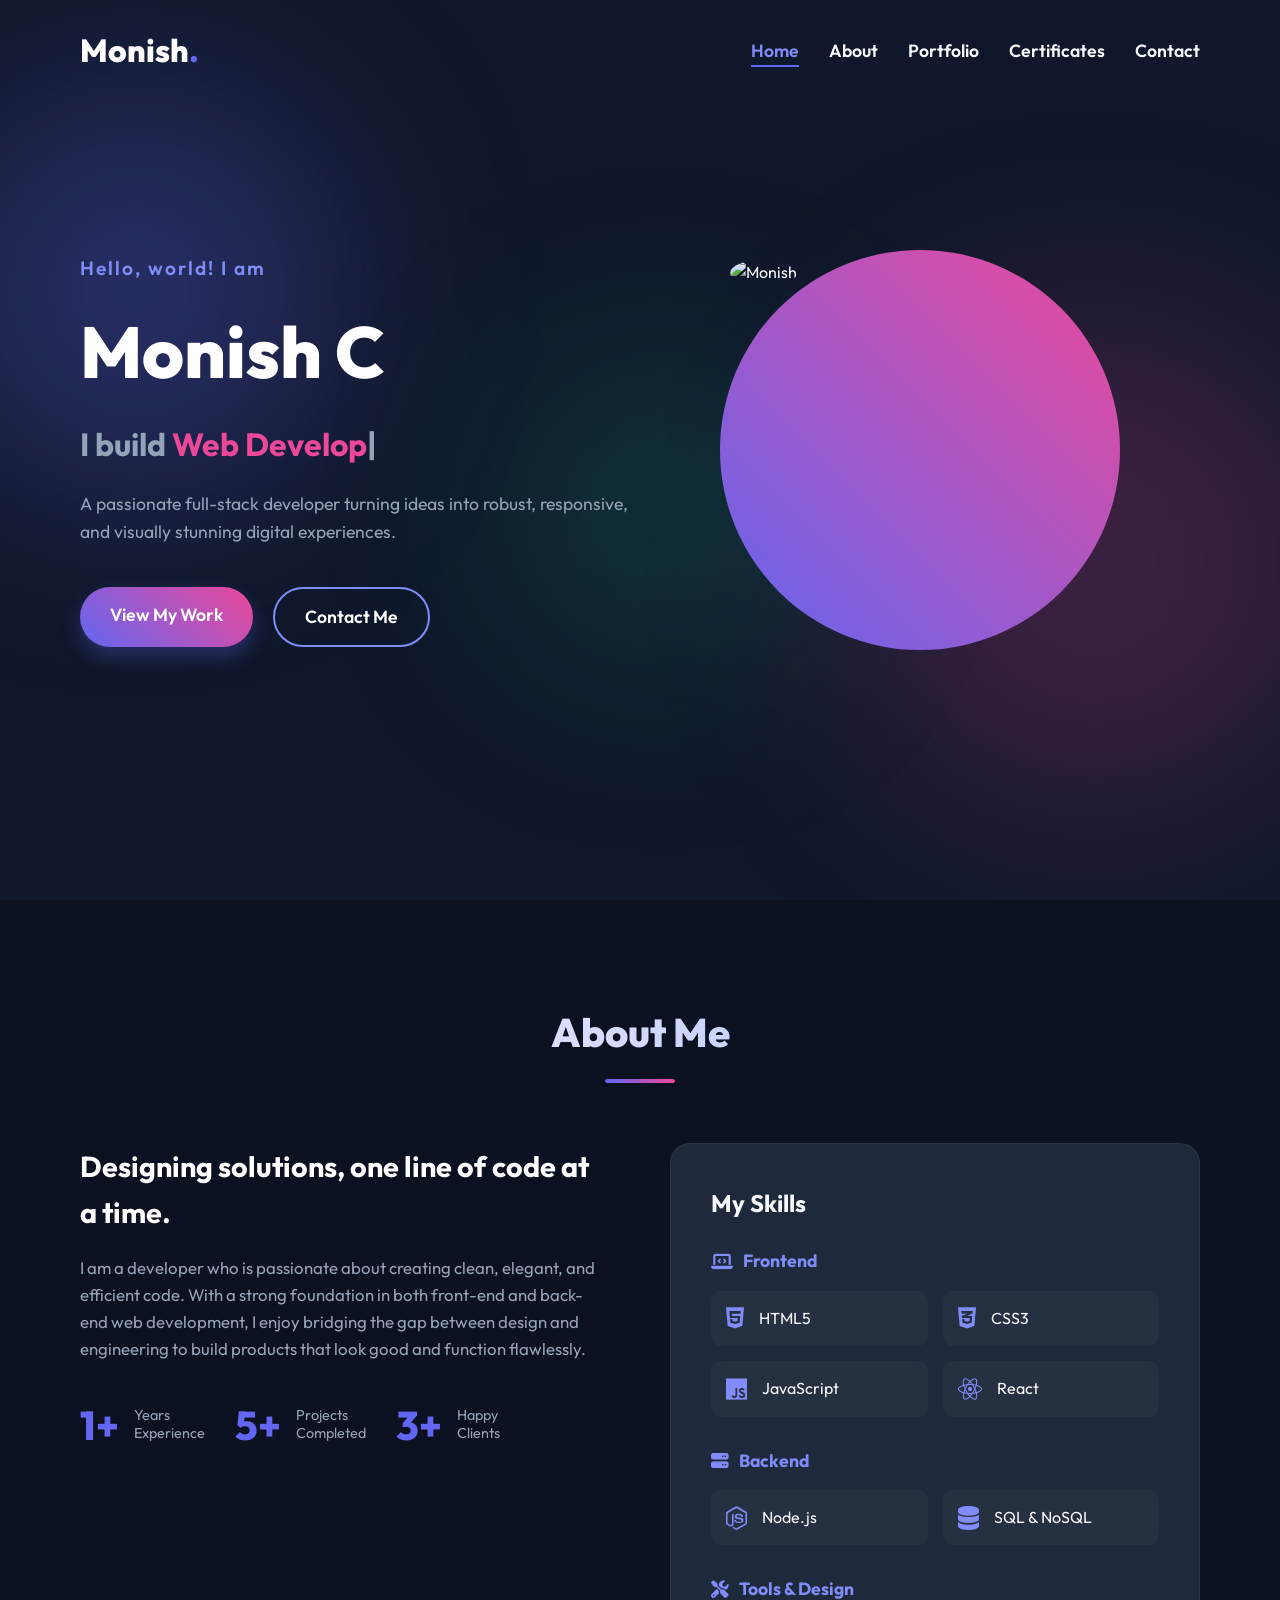
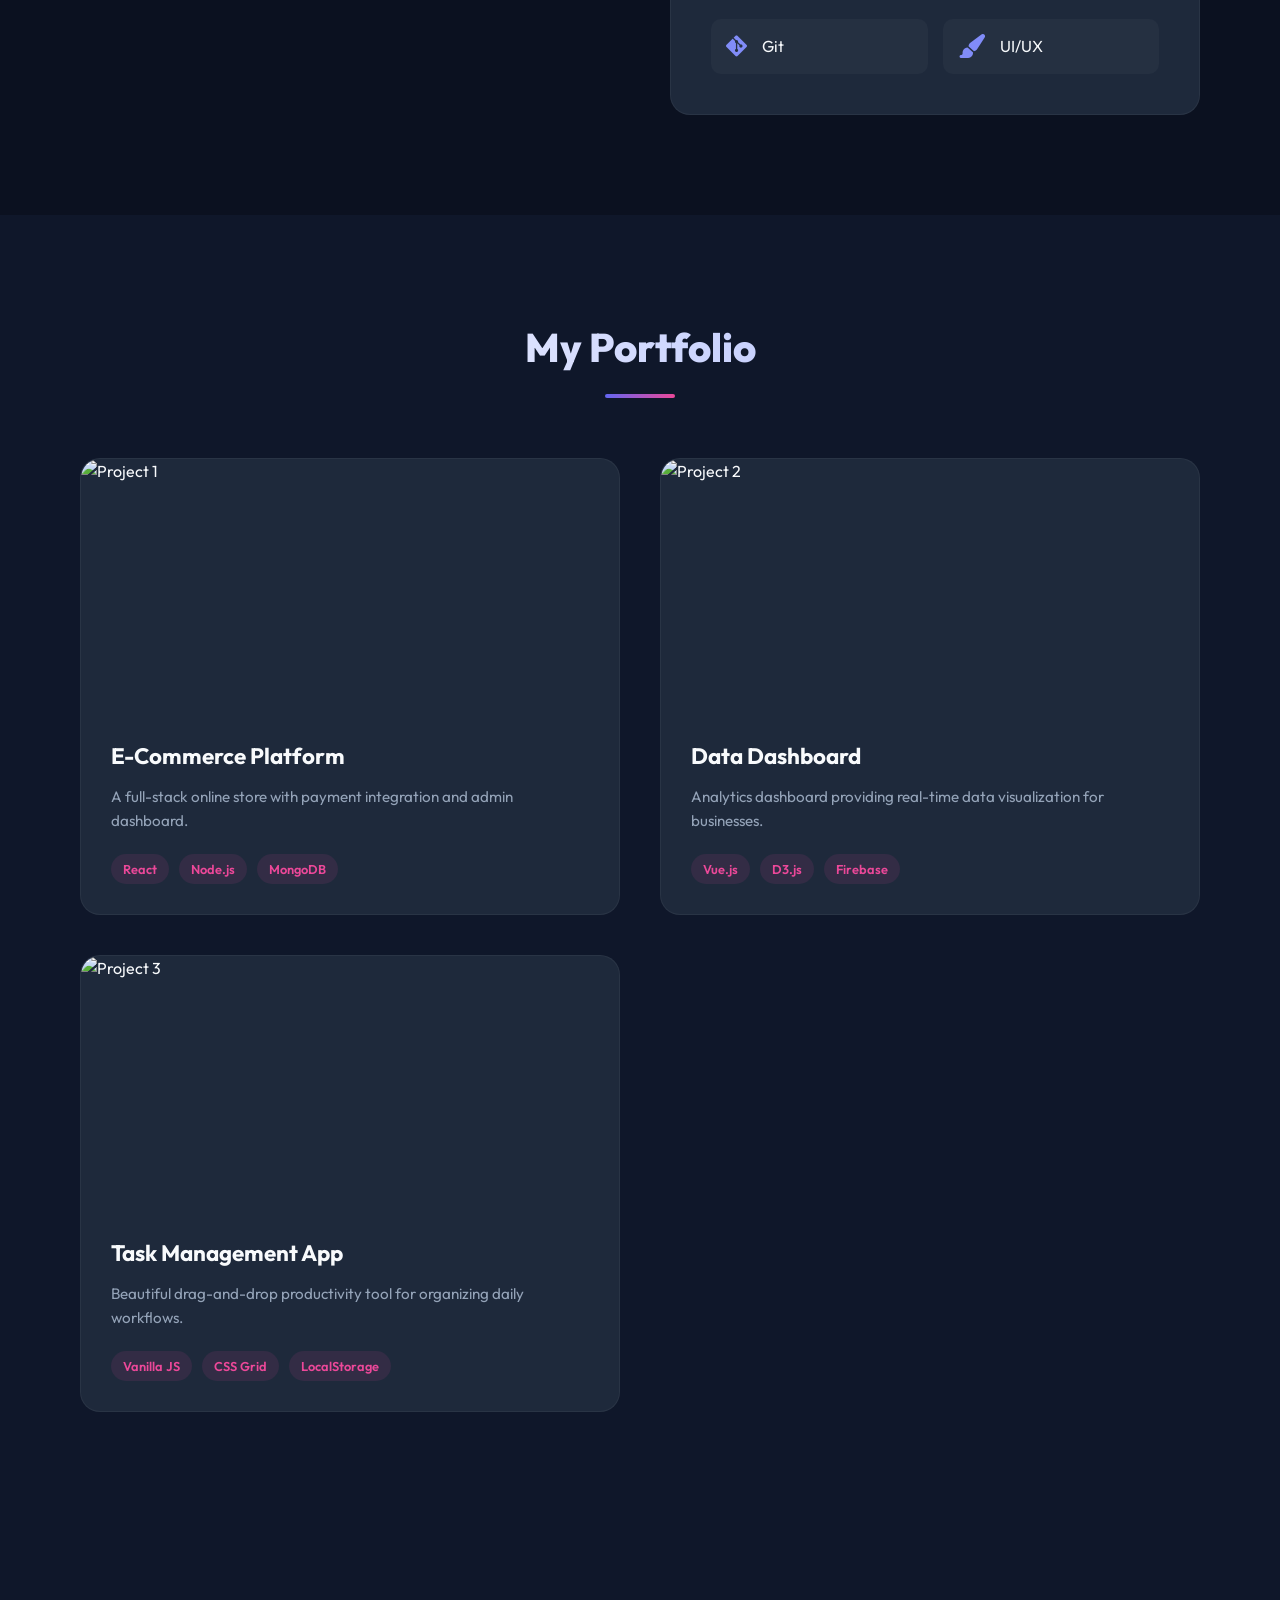
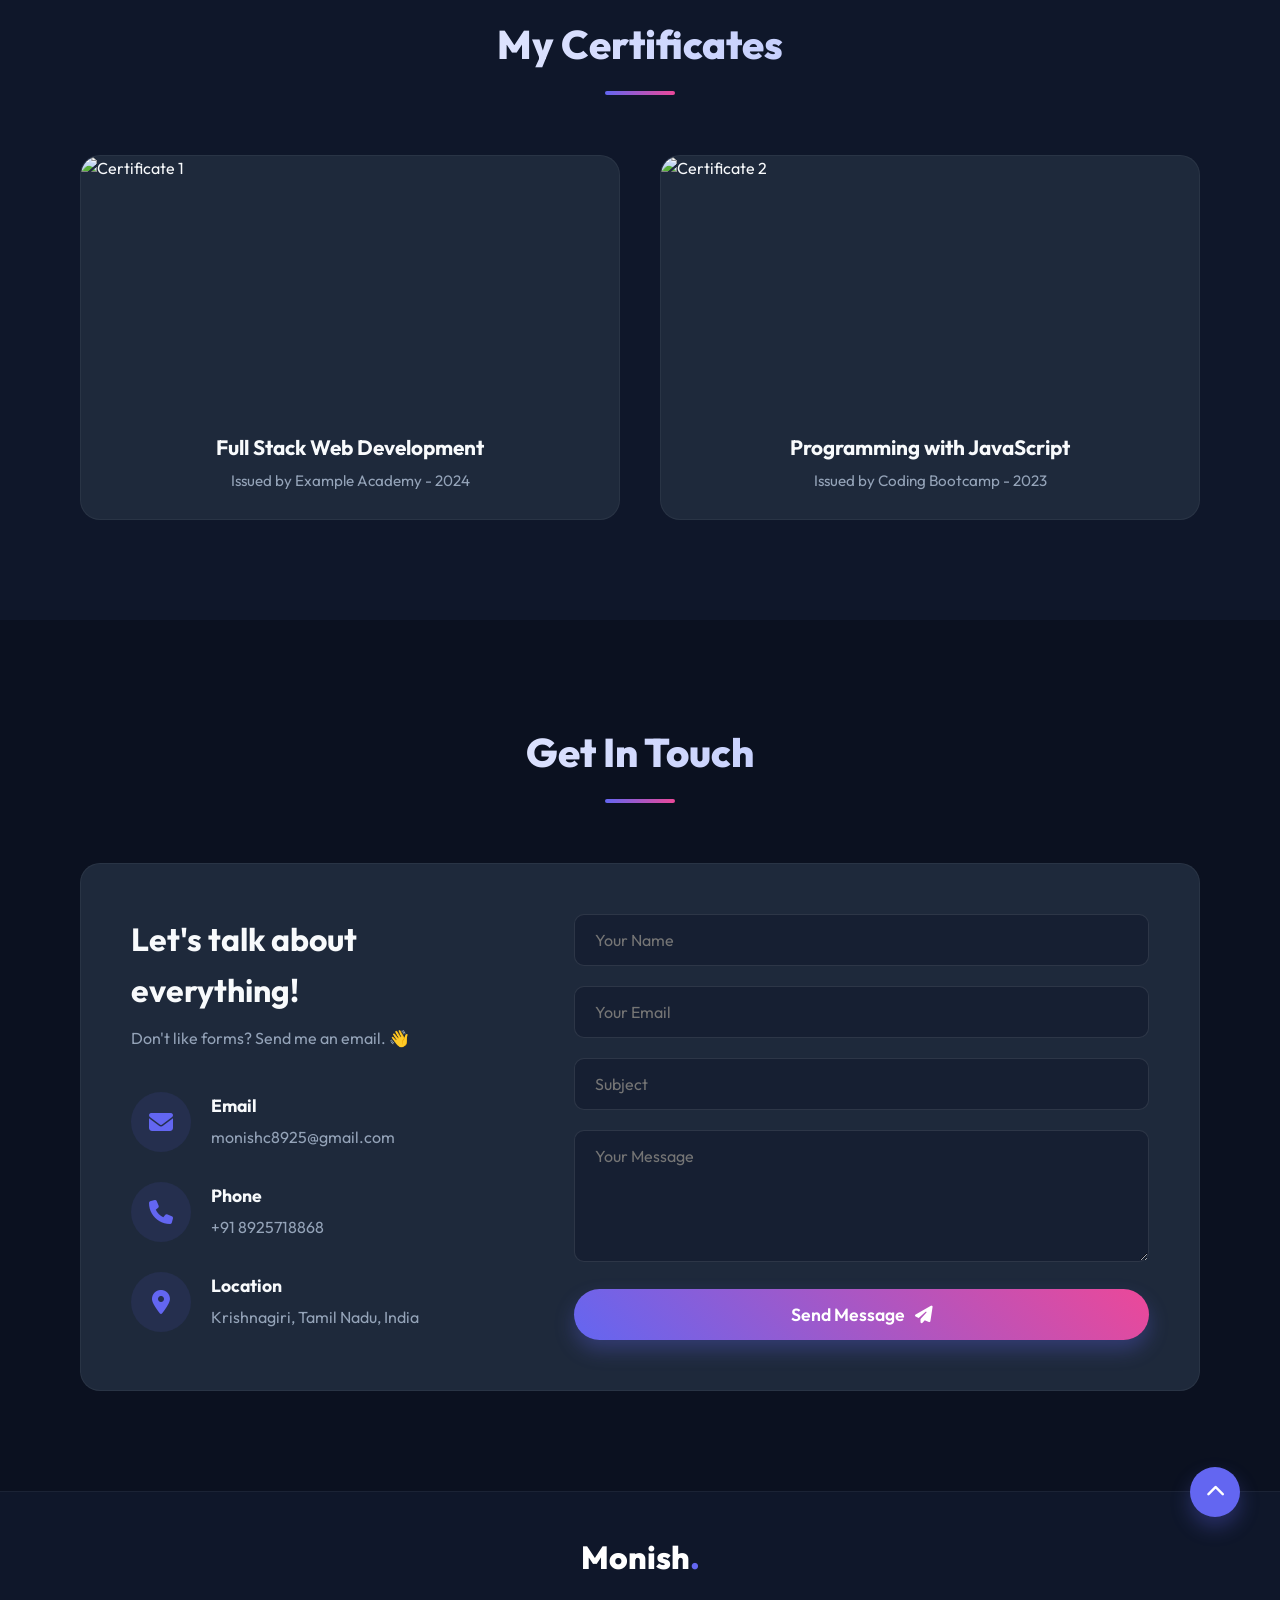
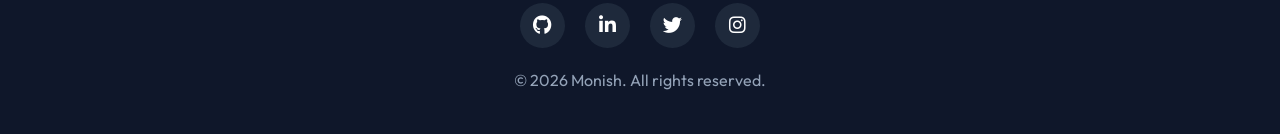
==== index.html @ d4b1eb66 "Vs 1.0.2" ====
<!DOCTYPE html>
<html lang="en">
<head>
    <meta charset="UTF-8">
    <meta name="viewport" content="width=device-width, initial-scale=1.0">
    <title>Monish | Full Stack Developer</title>
    <link href="https://fonts.googleapis.com/css2?family=Outfit:wght@300;400;600;800&display=swap" rel="stylesheet">
    <link rel="stylesheet" href="https://cdnjs.cloudflare.com/ajax/libs/font-awesome/6.4.0/css/all.min.css">
    <link rel="stylesheet" href="style.css">
    <script type="text/javascript"
        src="https://cdn.jsdelivr.net/npm/@emailjs/browser@4/dist/email.min.js">
    </script>
    <script type="text/javascript">
        (function(){
        emailjs.init({
        publicKey: "IUd-0VS78MhS-zJxw",
        });
        })();
    </script>
</head>
<body>

    <!-- Navigation -->
    <nav id="navbar">
        <div class="nav-container">
            <a href="#home" class="logo">Monish<span>.</span></a>
            <ul class="nav-links">
                <li><a href="#home" class="active">Home</a></li>
                <li><a href="#about">About</a></li>
                <li><a href="#portfolio">Portfolio</a></li>
                <li><a href="#certificates">Certificates</a></li>
                <li><a href="#contact">Contact</a></li>
            </ul>
            <div class="hamburger">
                <i class="fas fa-bars"></i>
            </div>
        </div>
    </nav>

    <!-- Hero Section -->
    <section id="home" class="hero">
        <div class="background-shapes">
            <div class="shape shape-1"></div>
            <div class="shape shape-2"></div>
            <div class="shape shape-3"></div>
        </div>
        
        <div class="hero-container container hidden">
            <div class="hero-content">
                <span class="greeting">Hello, world! I am</span>
                <h1 class="glitch" data-text="Monish">Monish C</h1>
                <h2 class="dynamic-text">I build <span id="typewriter"></span><span class="cursor">|</span></h2>
                <p>A passionate full-stack developer turning ideas into robust, responsive, and visually stunning digital experiences.</p>
                
                <div class="hero-btns">
                    <a href="#portfolio" class="btn primary-btn">View My Work</a>
                    <a href="#contact" class="btn secondary-btn">Contact Me</a>
                </div>
            </div>
            
            <div class="hero-image">
                <div class="img-wrapper">
                    <img src="https://img.sanishtech.com/u/98d4f78aea3bf0f2391e995e4a2db090.jpg" alt="Monish">
                </div>
            </div>
        </div>
    </section>

    <!-- About Section -->
    <section id="about" class="about">
        <div class="container hidden">
            <div class="section-title">
                <h2>About Me</h2>
                <div class="underline"></div>
            </div>
            
            <div class="about-content">
                <div class="about-text">
                    <h3>Designing solutions, one line of code at a time.</h3>
                    <p>I am a developer who is passionate about creating clean, elegant, and efficient code. With a strong foundation in both front-end and back-end web development, I enjoy bridging the gap between design and engineering to build products that look good and function flawlessly.</p>
                    
                    <div class="about-stats">
                        <div class="stat">
                            <span class="stat-number">1+</span>
                            <span class="stat-text">Years<br>Experience</span>
                        </div>
                        <div class="stat">
                            <span class="stat-number">5+</span>
                            <span class="stat-text">Projects<br>Completed</span>
                        </div>
                        <div class="stat">
                            <span class="stat-number">3+</span>
                            <span class="stat-text">Happy<br>Clients</span>
                        </div>
                    </div>
                </div>
                
                <div class="skills-box">
                    <h3>My Skills</h3>
                    
                    <div class="skills-category">
                        <h4><i class="fas fa-laptop-code"></i> Frontend</h4>
                        <div class="skills-grid">
                            <div class="skill-item"><i class="fab fa-html5"></i> HTML5</div>
                            <div class="skill-item"><i class="fab fa-css3-alt"></i> CSS3</div>
                            <div class="skill-item"><i class="fab fa-js"></i> JavaScript</div>
                            <div class="skill-item"><i class="fab fa-react"></i> React</div>
                        </div>
                    </div>

                    <div class="skills-category">
                        <h4><i class="fas fa-server"></i> Backend</h4>
                        <div class="skills-grid">
                            <div class="skill-item"><i class="fab fa-node-js"></i> Node.js</div>
                            <div class="skill-item"><i class="fas fa-database"></i> SQL & NoSQL</div>
                        </div>
                    </div>

                    <div class="skills-category">
                        <h4><i class="fas fa-tools"></i> Tools & Design</h4>
                        <div class="skills-grid">
                            <div class="skill-item"><i class="fab fa-git-alt"></i> Git</div>
                            <div class="skill-item"><i class="fas fa-paint-brush"></i> UI/UX</div>
                        </div>
                    </div>
                </div>
            </div>
        </div>
    </section>

    <!-- Portfolio Section -->
    <section id="portfolio" class="portfolio">
        <div class="container hidden">
            <div class="section-title">
                <h2>My Portfolio</h2>
                <div class="underline"></div>
            </div>
            
            <div class="projects-grid">
                <!-- Project 1 -->
                <div class="project-card">
                    <div class="project-img">
                        <img src="https://images.unsplash.com/photo-1555066931-4365d14bab8c?ixlib=rb-1.2.1&auto=format&fit=crop&w=800&q=80" alt="Project 1">
                        <div class="project-overlay">
                            <a href="#" class="view-btn"><i class="fas fa-external-link-alt"></i> View Live</a>
                        </div>
                    </div>
                    <div class="project-info">
                        <h3>E-Commerce Platform</h3>
                        <p>A full-stack online store with payment integration and admin dashboard.</p>
                        <div class="project-tags">
                            <span>React</span>
                            <span>Node.js</span>
                            <span>MongoDB</span>
                        </div>
                    </div>
                </div>

                <!-- Project 2 -->
                <div class="project-card">
                    <div class="project-img">
                        <img src="https://images.unsplash.com/photo-1551288049-bebda4e38f71?ixlib=rb-1.2.1&auto=format&fit=crop&w=800&q=80" alt="Project 2">
                        <div class="project-overlay">
                            <a href="#" class="view-btn"><i class="fas fa-external-link-alt"></i> View Live</a>
                        </div>
                    </div>
                    <div class="project-info">
                        <h3>Data Dashboard</h3>
                        <p>Analytics dashboard providing real-time data visualization for businesses.</p>
                        <div class="project-tags">
                            <span>Vue.js</span>
                            <span>D3.js</span>
                            <span>Firebase</span>
                        </div>
                    </div>
                </div>

                <!-- Project 3 -->
                <div class="project-card">
                    <div class="project-img">
                        <img src="https://images.unsplash.com/photo-1517694712202-14dd9538aa97?ixlib=rb-1.2.1&auto=format&fit=crop&w=800&q=80" alt="Project 3">
                        <div class="project-overlay">
                            <a href="#" class="view-btn"><i class="fas fa-external-link-alt"></i> View Live</a>
                        </div>
                    </div>
                    <div class="project-info">
                        <h3>Task Management App</h3>
                        <p>Beautiful drag-and-drop productivity tool for organizing daily workflows.</p>
                        <div class="project-tags">
                            <span>Vanilla JS</span>
                            <span>CSS Grid</span>
                            <span>LocalStorage</span>
                        </div>
                    </div>
                </div>
            </div>
        </div>
    </section>

    <!-- Certificates Section -->
    <section id="certificates" class="certificates">
        <div class="container hidden">
            <div class="section-title">
                <h2>My Certificates</h2>
                <div class="underline"></div>
            </div>
            
            <div class="certificates-grid">
                <!-- Certificate 1 -->
                <div class="cert-card">
                    <div class="cert-img">
                        <img src="https://via.placeholder.com/600x400/1e293b/a5b4fc?text=Certificate+Image" alt="Certificate 1">
                        <div class="cert-overlay">
                            <a href="#" class="view-btn"><i class="fas fa-search-plus"></i> View</a>
                        </div>
                    </div>
                    <div class="cert-info">
                        <h3>Full Stack Web Development</h3>
                        <p>Issued by Example Academy - 2024</p>
                    </div>
                </div>

                <!-- Certificate 2 -->
                <div class="cert-card">
                    <div class="cert-img">
                        <img src="https://via.placeholder.com/600x400/1e293b/a5b4fc?text=Certificate+Image" alt="Certificate 2">
                        <div class="cert-overlay">
                            <a href="#" class="view-btn"><i class="fas fa-search-plus"></i> View</a>
                        </div>
                    </div>
                    <div class="cert-info">
                        <h3>Programming with JavaScript</h3>
                        <p>Issued by Coding Bootcamp - 2023</p>
                    </div>
                </div>
            </div>
        </div>
    </section>

    <!-- Contact Section -->
    <section id="contact" class="contact">
        <div class="container hidden">
            <div class="section-title">
                <h2>Get In Touch</h2>
                <div class="underline"></div>
            </div>
            
            <div class="contact-wrapper">
                <div class="contact-info">
                    <h3>Let's talk about everything!</h3>
                    <p>Don't like forms? Send me an email. 👋</p>
                    
                    <div class="contact-methods">
                        <div class="method">
                            <i class="fas fa-envelope"></i>
                            <div>
                                <h4>Email</h4>
                                <a href="mailto:monishc8925@gmail.com">monishc8925@gmail.com</a>
                            </div>
                        </div>
                        <div class="method">
                            <i class="fas fa-phone"></i>
                            <div>
                                <h4>Phone</h4>
                                <a href="tel:+918925718868">+91 8925718868</a>
                            </div>
                        </div>
                        <div class="method">
                            <i class="fas fa-map-marker-alt"></i>
                            <div>
                                <h4>Location</h4>
                                <span>Krishnagiri, Tamil Nadu, India</span>
                            </div>
                        </div>
                    </div>
                </div>
                
                <form id="contact-form" class="contact-form">
                    <div class="form-group">
                        <input type="text" id="name" name="name" placeholder="Your Name" required>
                    </div>
                    <div class="form-group">
                        <input type="email" id="email" name="email" placeholder="Your Email" required>
                    </div>
                    <div class="form-group">
                        <input type="text" id="subject" name="_subject" placeholder="Subject" required>
                    </div>
                    <div class="form-group">
                        <textarea id="message" name="message" rows="5" placeholder="Your Message" required></textarea>
                    </div>
                    <input type="hidden" name="_captcha" value="false">
                    <button type="submit" class="btn primary-btn submit-btn" onclick="sendmail()">Send Message <i class="fas fa-paper-plane"></i></button>
                </form>
            </div>
        </div>
    </section>

    <!-- Footer -->
    <footer>
        <div class="footer-content">
            <a href="#home" class="footer-logo">Monish<span>.</span></a>
            <div class="footer-socials">
                <a href="https://github.com/MONISH1087"><i class="fab fa-github"></i></a>
                <a href="https://linkedin.com/in/monish1007"><i class="fab fa-linkedin-in"></i></a>
                <a href="https://x.com/MonishCB8107"><i class="fab fa-twitter"></i></a>
                <a href="https://www.instagram.com/mr._.monish._c"><i class="fab fa-instagram"></i></a>
            </div>
            <p>&copy; <span id="year"></span> Monish. All rights reserved.</p>
        </div>
        <a href="#home" class="scroll-top"><i class="fas fa-chevron-up"></i></a>
    </footer>

    <script src="profile.js"></script>
</body>
</html>
---- style.css ----
:root {
    --primary: #6366f1;
    --primary-light: #818cf8;
    --primary-dark: #4f46e5;
    --secondary: #ec4899;
    --dark-bg: #0f172a;
    --dark-card: #1e293b;
    --text-main: #f8fafc;
    --text-muted: #94a3b8;
    --transition: all 0.3s cubic-bezier(0.25, 0.8, 0.25, 1);
}

* {
    margin: 0;
    padding: 0;
    box-sizing: border-box;
    font-family: 'Outfit', sans-serif;
}

html {
    scroll-behavior: smooth;
}

body {
    background-color: var(--dark-bg);
    color: var(--text-main);
    line-height: 1.6;
    overflow-x: hidden;
}

/* Utilities */
.container {
    max-width: 1200px;
    margin: 0 auto;
    padding: 0 40px;
}

.section-title {
    text-align: center;
    margin-bottom: 60px;
}

.section-title h2 {
    font-size: 2.5rem;
    font-weight: 800;
    margin-bottom: 15px;
    background: linear-gradient(to right, #fff, #a5b4fc);
    -webkit-background-clip: text;
    -webkit-text-fill-color: transparent;
}

.underline {
    width: 70px;
    height: 4px;
    background: linear-gradient(90deg, var(--primary), var(--secondary));
    margin: 0 auto;
    border-radius: 2px;
}

section {
    padding: 100px 0;
}

/* Scroll Animation Initial State */
.hidden {
    opacity: 0;
    transform: translateY(40px);
    transition: var(--transition);
    transition-duration: 0.8s;
}

.show {
    opacity: 1;
    transform: translateY(0);
}

/* Buttons */
.btn {
    display: inline-block;
    padding: 14px 30px;
    border-radius: 30px;
    font-size: 1.1rem;
    font-weight: 600;
    text-decoration: none;
    cursor: pointer;
    transition: var(--transition);
    border: none;
}

.primary-btn {
    background: linear-gradient(45deg, var(--primary), var(--secondary));
    color: white;
    box-shadow: 0 10px 20px rgba(99, 102, 241, 0.3);
}

.primary-btn:hover {
    transform: translateY(-3px);
    box-shadow: 0 15px 25px rgba(99, 102, 241, 0.5);
}

.secondary-btn {
    background: transparent;
    color: white;
    border: 2px solid var(--primary-light);
}

.secondary-btn:hover {
    background: rgba(129, 140, 248, 0.1);
    transform: translateY(-3px);
}

/* Navbar */
#navbar {
    position: fixed;
    top: 0;
    left: 0;
    width: 100%;
    padding: 25px 0;
    z-index: 1000;
    transition: var(--transition);
}

#navbar.scrolled {
    padding: 15px 0;
    background: rgba(15, 23, 42, 0.9);
    backdrop-filter: blur(10px);
    box-shadow: 0 4px 20px rgba(0, 0, 0, 0.3);
}

.nav-container {
    max-width: 1200px;
    margin: 0 auto;
    padding: 0 40px;
    display: flex;
    justify-content: space-between;
    align-items: center;
}

.logo {
    color: white;
    font-size: 2rem;
    font-weight: 800;
    text-decoration: none;
}

.logo span {
    color: var(--primary);
}

.nav-links {
    display: flex;
    list-style: none;
    gap: 30px;
}

.nav-links a {
    color: var(--text-main);
    text-decoration: none;
    font-size: 1.1rem;
    font-weight: 600;
    transition: var(--transition);
    position: relative;
}

.nav-links a::after {
    content: '';
    position: absolute;
    bottom: -5px;
    left: 0;
    width: 0;
    height: 2px;
    background: var(--primary);
    transition: var(--transition);
}

.nav-links a:hover::after, .nav-links a.active::after {
    width: 100%;
}

.nav-links a:hover, .nav-links a.active {
    color: var(--primary-light);
}

.hamburger {
    display: none;
    font-size: 1.8rem;
    cursor: pointer;
    color: white;
}

/* Hero Section */
.hero {
    height: 100vh;
    display: flex;
    align-items: center;
    position: relative;
    padding: 0;
}

.background-shapes {
    position: absolute;
    width: 100%;
    height: 100%;
    overflow: hidden;
    z-index: -1;
}

.shape {
    position: absolute;
    filter: blur(100px);
    border-radius: 50%;
    animation: float 20s infinite alternate ease-in-out;
}

.shape-1 { left: -5%; top: 10%; width: 400px; height: 400px; background: rgba(99, 102, 241, 0.3); }
.shape-2 { right: -5%; bottom: 10%; width: 500px; height: 500px; background: rgba(236, 72, 153, 0.2); animation-delay: -5s; }
.shape-3 { left: 40%; top: 40%; width: 300px; height: 300px; background: rgba(16, 185, 129, 0.2); animation-delay: -10s; }

@keyframes float {
    0% { transform: translate(0, 0); }
    100% { transform: translate(100px, 100px); }
}

.hero-container {
    display: flex;
    justify-content: space-between;
    align-items: center;
    width: 100%;
    z-index: 10;
}

.hero-content {
    flex: 1;
    max-width: 600px;
}

.greeting {
    display: block;
    color: var(--primary-light);
    font-size: 1.2rem;
    font-weight: 600;
    margin-bottom: 10px;
    letter-spacing: 2px;
}

.glitch {
    font-size: 4.5rem;
    font-weight: 800;
    margin-bottom: 10px;
    color: white;
}

.dynamic-text {
    font-size: 2rem;
    color: var(--text-muted);
    margin-bottom: 20px;
}

.dynamic-text span:not(.cursor) {
    color: var(--secondary);
}

.cursor {
    animation: blink 1s infinite;
}

@keyframes blink {
    0%, 100% { opacity: 1; }
    50% { opacity: 0; }
}

.hero p {
    font-size: 1.1rem;
    color: var(--text-muted);
    margin-bottom: 40px;
}

.hero-btns {
    display: flex;
    gap: 20px;
}

.hero-image {
    flex: 1;
    display: flex;
    justify-content: center;
    align-items: center;
}

.img-wrapper {
    position: relative;
    width: 400px;
    height: 400px;
    border-radius: 50%;
    padding: 10px;
    background: linear-gradient(45deg, var(--primary), var(--secondary));
    animation: morph 8s ease-in-out infinite;
}

.img-wrapper img {
    width: 100%;
    height: 100%;
    object-fit: cover;
    border-radius: 50%;
    animation: morph 8s ease-in-out infinite reverse;
}

@keyframes morph {
    0% { border-radius: 60% 40% 30% 70% / 60% 30% 70% 40%; }
    50% { border-radius: 30% 60% 70% 40% / 50% 60% 30% 60%; }
    100% { border-radius: 60% 40% 30% 70% / 60% 30% 70% 40%; }
}

/* About Section */
.about {
    background-color: #0b1120;
}

.about-content {
    display: grid;
    grid-template-columns: 1fr 1fr;
    gap: 60px;
}

.about-text h3 {
    font-size: 1.8rem;
    margin-bottom: 20px;
    color: white;
}

.about-text p {
    color: var(--text-muted);
    margin-bottom: 30px;
    font-size: 1.05rem;
}

.about-stats {
    display: flex;
    gap: 30px;
}

.stat {
    display: flex;
    align-items: center;
    gap: 15px;
}

.stat-number {
    font-size: 2.5rem;
    font-weight: 800;
    color: var(--primary);
}

.stat-text {
    color: var(--text-muted);
    font-size: 0.9rem;
    line-height: 1.2;
}

.skills-box {
    background: var(--dark-card);
    padding: 40px;
    border-radius: 20px;
    border: 1px solid rgba(255,255,255,0.05);
}

.skills-box h3 {
    font-size: 1.5rem;
    margin-bottom: 25px;
}

.skills-category {
    margin-bottom: 30px;
}

.skills-category:last-child {
    margin-bottom: 0;
}

.skills-category h4 {
    color: var(--primary-light);
    font-size: 1.1rem;
    margin-bottom: 15px;
    display: flex;
    align-items: center;
    gap: 10px;
}

.skills-grid {
    display: grid;
    grid-template-columns: repeat(2, 1fr);
    gap: 15px;
}

.skill-item {
    display: flex;
    align-items: center;
    gap: 15px;
    padding: 15px;
    background: rgba(255,255,255,0.03);
    border-radius: 10px;
    transition: var(--transition);
}

.skill-item:hover {
    background: rgba(99, 102, 241, 0.1);
    transform: translateX(5px);
}

.skill-item i {
    font-size: 1.5rem;
    color: var(--primary-light);
}

/* Portfolio Section */
.projects-grid {
    display: grid;
    grid-template-columns: repeat(auto-fit, minmax(350px, 1fr));
    gap: 40px;
}

.project-card {
    background: var(--dark-card);
    border-radius: 20px;
    overflow: hidden;
    transition: var(--transition);
    border: 1px solid rgba(255,255,255,0.05);
}

.project-card:hover {
    transform: translateY(-10px);
    box-shadow: 0 20px 40px rgba(0,0,0,0.5);
}

.project-img {
    width: 100%;
    height: 250px;
    position: relative;
    overflow: hidden;
}

.project-img img {
    width: 100%;
    height: 100%;
    object-fit: cover;
    transition: transform 0.5s;
}

.project-card:hover .project-img img {
    transform: scale(1.1);
}

.project-overlay {
    position: absolute;
    top: 0;
    left: 0;
    width: 100%;
    height: 100%;
    background: rgba(15, 23, 42, 0.8);
    display: flex;
    justify-content: center;
    align-items: center;
    opacity: 0;
    transition: var(--transition);
}

.project-card:hover .project-overlay {
    opacity: 1;
}

.view-btn {
    padding: 12px 25px;
    background: var(--primary);
    color: white;
    text-decoration: none;
    border-radius: 30px;
    font-weight: 600;
    transform: translateY(20px);
    transition: var(--transition);
}

.project-card:hover .view-btn {
    transform: translateY(0);
}

.project-info {
    padding: 30px;
}

.project-info h3 {
    font-size: 1.4rem;
    margin-bottom: 10px;
}

.project-info p {
    color: var(--text-muted);
    margin-bottom: 20px;
    font-size: 0.95rem;
}

.project-tags {
    display: flex;
    flex-wrap: wrap;
    gap: 10px;
}

.project-tags span {
    padding: 5px 12px;
    background: rgba(236, 72, 153, 0.1);
    color: var(--secondary);
    font-size: 0.8rem;
    font-weight: 600;
    border-radius: 20px;
}

/* Certificates Section */
.certificates {
    background-color: var(--dark-bg); /* Matches normal dark background */
}

.certificates-grid {
    display: grid;
    grid-template-columns: repeat(auto-fit, minmax(350px, 1fr));
    gap: 40px;
}

.cert-card {
    background: var(--dark-card);
    border-radius: 20px;
    overflow: hidden;
    transition: var(--transition);
    border: 1px solid rgba(255,255,255,0.05);
}

.cert-card:hover {
    transform: translateY(-10px);
    box-shadow: 0 20px 40px rgba(0,0,0,0.5);
}

.cert-img {
    width: 100%;
    height: 250px;
    position: relative;
    overflow: hidden;
}

.cert-img img {
    width: 100%;
    height: 100%;
    object-fit: cover;
    transition: transform 0.5s;
}

.cert-card:hover .cert-img img {
    transform: scale(1.05);
}

.cert-overlay {
    position: absolute;
    top: 0;
    left: 0;
    width: 100%;
    height: 100%;
    background: rgba(15, 23, 42, 0.6);
    display: flex;
    justify-content: center;
    align-items: center;
    opacity: 0;
    transition: var(--transition);
}

.cert-card:hover .cert-overlay {
    opacity: 1;
}

.cert-info {
    padding: 25px;
    text-align: center;
}

.cert-info h3 {
    font-size: 1.3rem;
    margin-bottom: 5px;
}

.cert-info p {
    color: var(--text-muted);
    font-size: 0.95rem;
}

/* Contact Section */
.contact {
    background-color: #0b1120;
}

.contact-wrapper {
    display: grid;
    grid-template-columns: 1fr 1.5fr;
    gap: 60px;
    background: var(--dark-card);
    padding: 50px;
    border-radius: 20px;
    border: 1px solid rgba(255,255,255,0.05);
}

.contact-info h3 {
    font-size: 2rem;
    margin-bottom: 10px;
}

.contact-info p {
    color: var(--text-muted);
    margin-bottom: 40px;
}

.contact-methods {
    display: flex;
    flex-direction: column;
    gap: 30px;
}

.method {
    display: flex;
    align-items: center;
    gap: 20px;
}

.method i {
    width: 60px;
    height: 60px;
    background: rgba(99, 102, 241, 0.1);
    color: var(--primary);
    border-radius: 50%;
    display: flex;
    justify-content: center;
    align-items: center;
    font-size: 1.5rem;
}

.method h4 {
    font-size: 1.1rem;
    margin-bottom: 5px;
}

.method a, .method span {
    color: var(--text-muted);
    text-decoration: none;
    transition: var(--transition);
}

.method a:hover {
    color: var(--primary-light);
}

.contact-form {
    display: flex;
    flex-direction: column;
    gap: 20px;
}

.form-group input, .form-group textarea {
    width: 100%;
    padding: 15px 20px;
    background: rgba(15, 23, 42, 0.5);
    border: 1px solid rgba(255,255,255,0.1);
    border-radius: 10px;
    color: white;
    font-size: 1rem;
    outline: none;
    transition: var(--transition);
}

.form-group input:focus, .form-group textarea:focus {
    border-color: var(--primary);
    background: rgba(15, 23, 42, 0.8);
}

.submit-btn {
    display: flex;
    align-items: center;
    justify-content: center;
    gap: 10px;
    width: 100%;
}

/* Footer */
footer {
    padding: 40px 0;
    text-align: center;
    background: var(--dark-bg);
    border-top: 1px solid rgba(255,255,255,0.05);
    position: relative;
}

.footer-logo {
    display: block;
    color: white;
    font-size: 2rem;
    font-weight: 800;
    text-decoration: none;
    margin-bottom: 20px;
}

.footer-logo span {
    color: var(--primary);
}

.footer-socials {
    display: flex;
    justify-content: center;
    gap: 20px;
    margin-bottom: 20px;
}

.footer-socials a {
    width: 45px;
    height: 45px;
    background: var(--dark-card);
    display: flex;
    justify-content: center;
    align-items: center;
    border-radius: 50%;
    color: white;
    text-decoration: none;
    font-size: 1.2rem;
    transition: var(--transition);
}

.footer-socials a:hover {
    background: var(--primary);
    transform: translateY(-5px);
}

footer p {
    color: var(--text-muted);
}

.scroll-top {
    position: absolute;
    right: 40px;
    top: -25px;
    width: 50px;
    height: 50px;
    background: var(--primary);
    color: white;
    display: flex;
    justify-content: center;
    align-items: center;
    border-radius: 50%;
    text-decoration: none;
    font-size: 1.2rem;
    transition: var(--transition);
    box-shadow: 0 10px 20px rgba(99, 102, 241, 0.3);
}

.scroll-top:hover {
    transform: translateY(-5px);
}

/* Responsiveness */
@media (max-width: 992px) {
    .hero-container {
        flex-direction: column-reverse;
        text-align: center;
        gap: 50px;
        margin-top: 80px;
    }
    
    .hero-btns {
        justify-content: center;
    }
    
    .about-content, .contact-wrapper {
        grid-template-columns: 1fr;
    }
    
    .img-wrapper {
        width: 300px;
        height: 300px;
    }
}

@media (max-width: 768px) {
    .nav-links {
        position: fixed;
        right: -100%;
        top: 80px;
        flex-direction: column;
        background: var(--dark-card);
        width: 100%;
        text-align: center;
        padding: 40px 0;
        transition: 0.4s;
        box-shadow: 0 10px 20px rgba(0,0,0,0.2);
    }
    
    .nav-links.active {
        right: 0;
    }
    
    .hamburger {
        display: block;
    }
    
    .glitch {
        font-size: 3rem;
    }
    
    .dynamic-text {
        font-size: 1.5rem;
    }
}
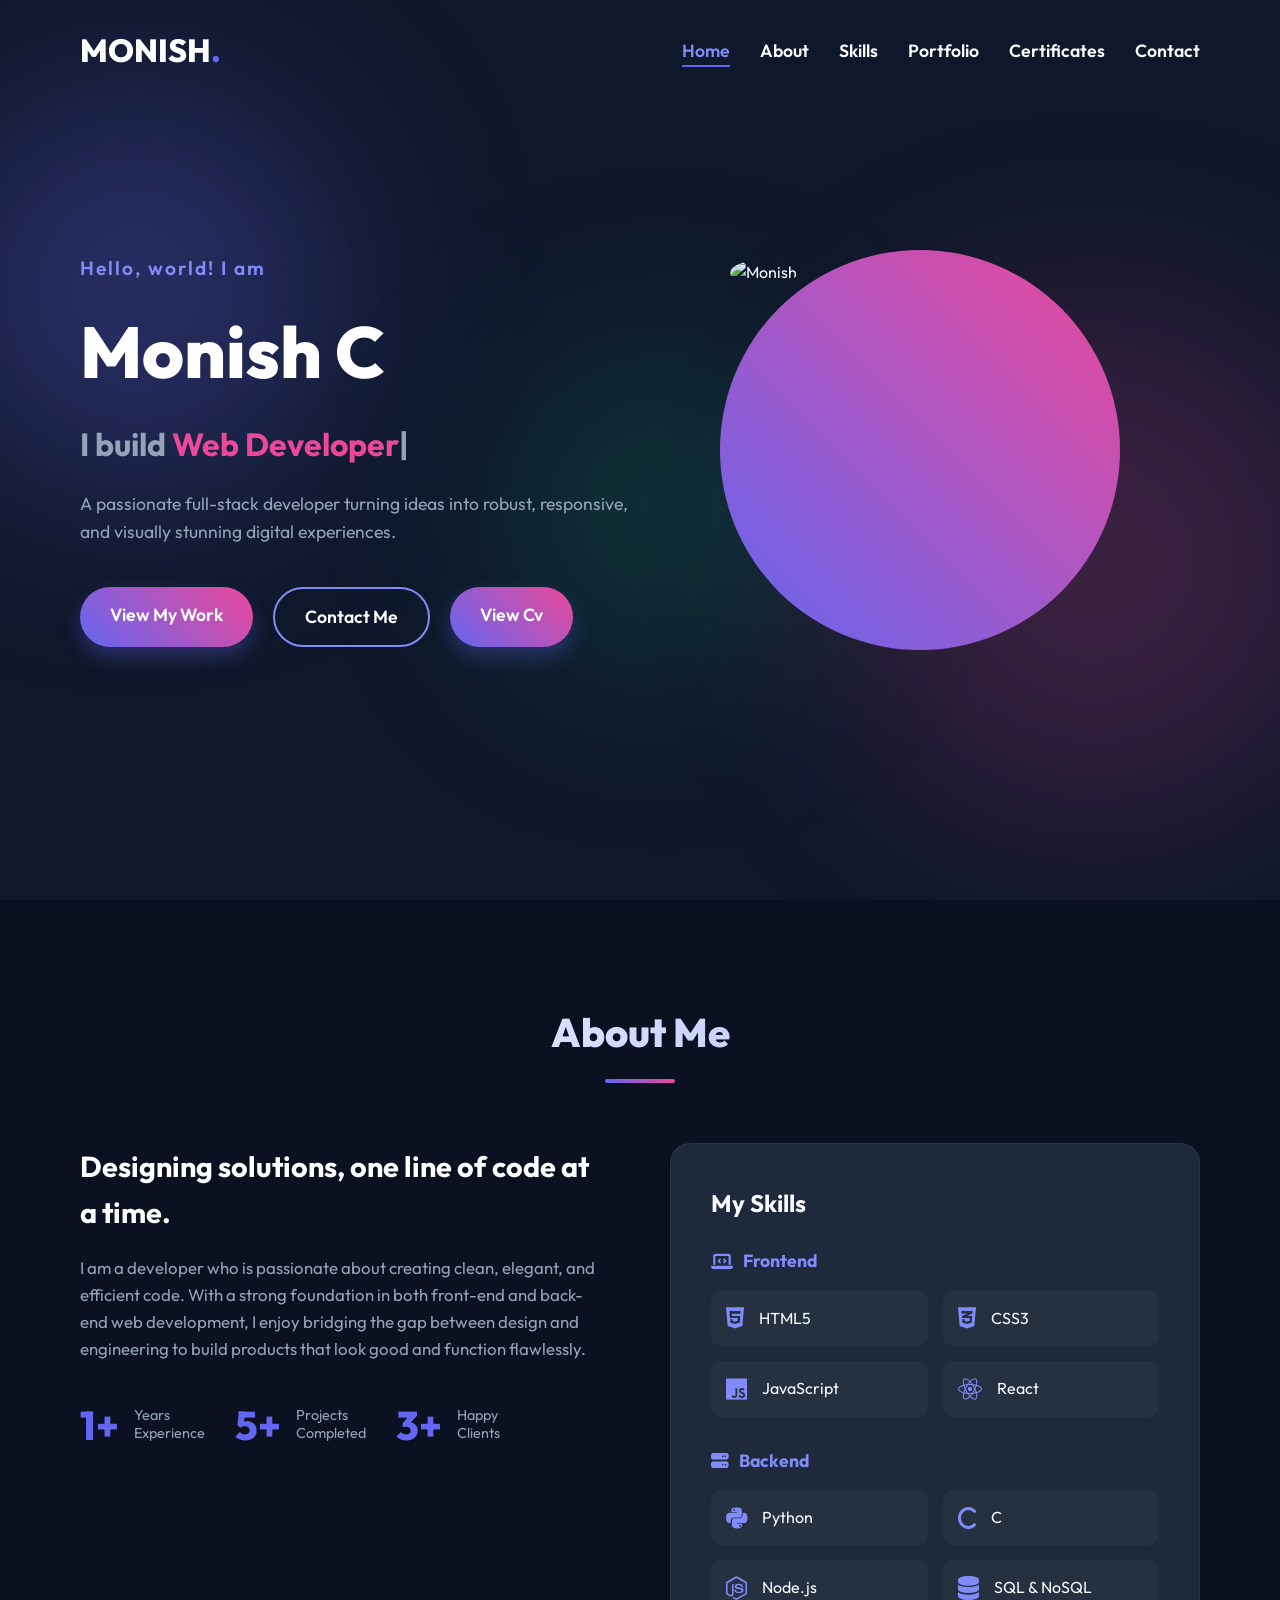
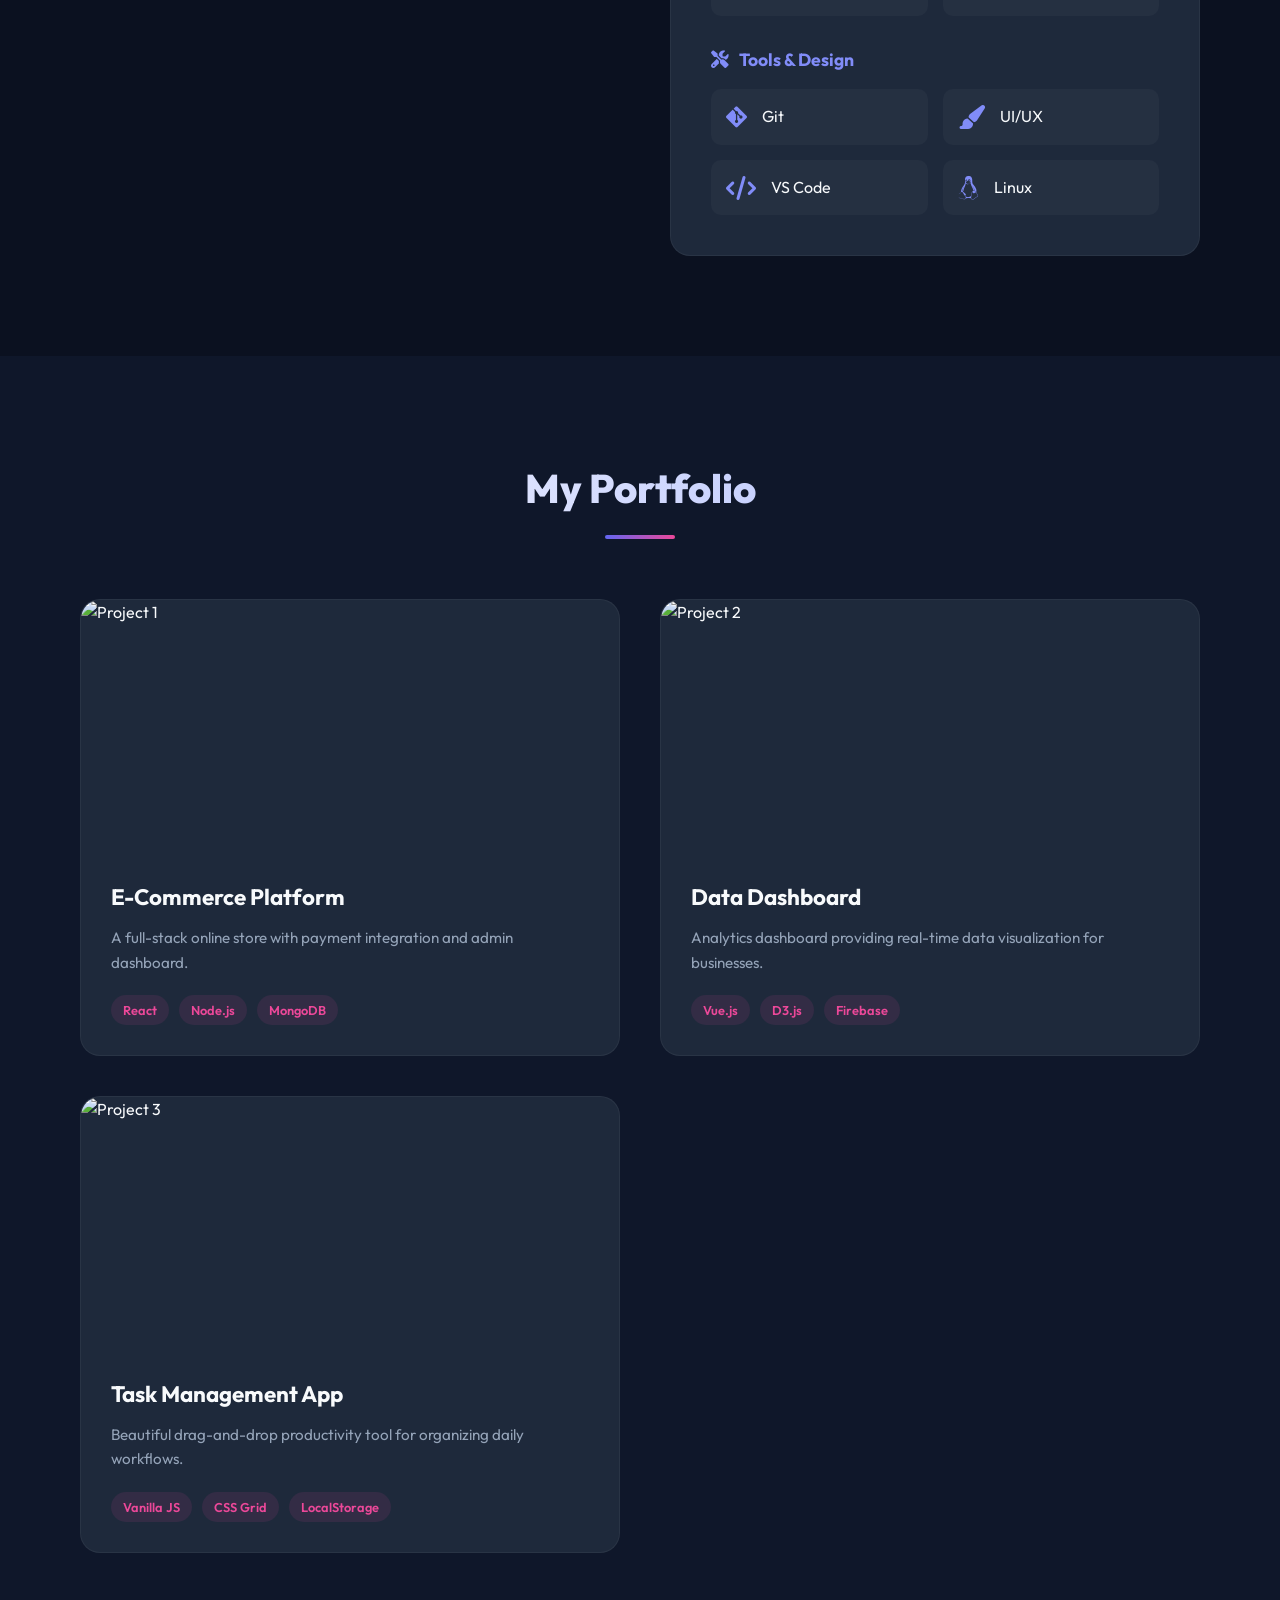
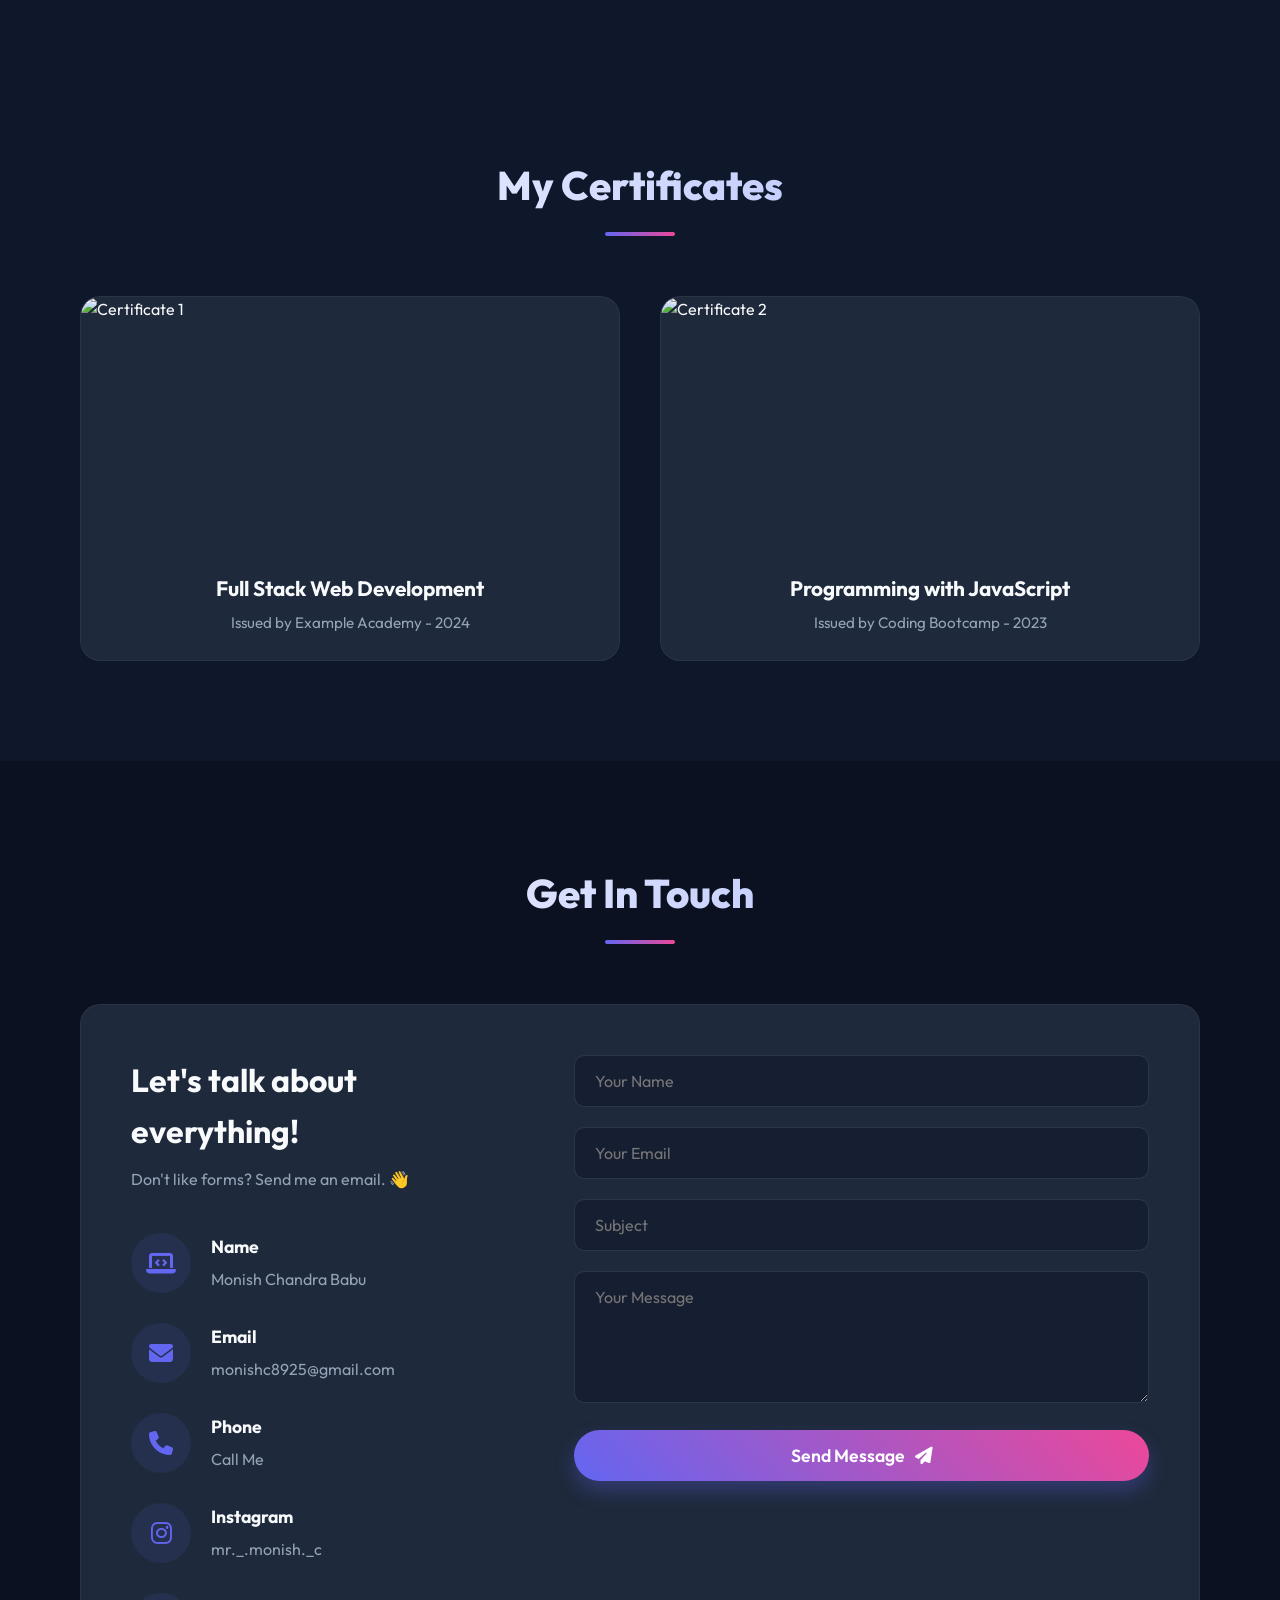
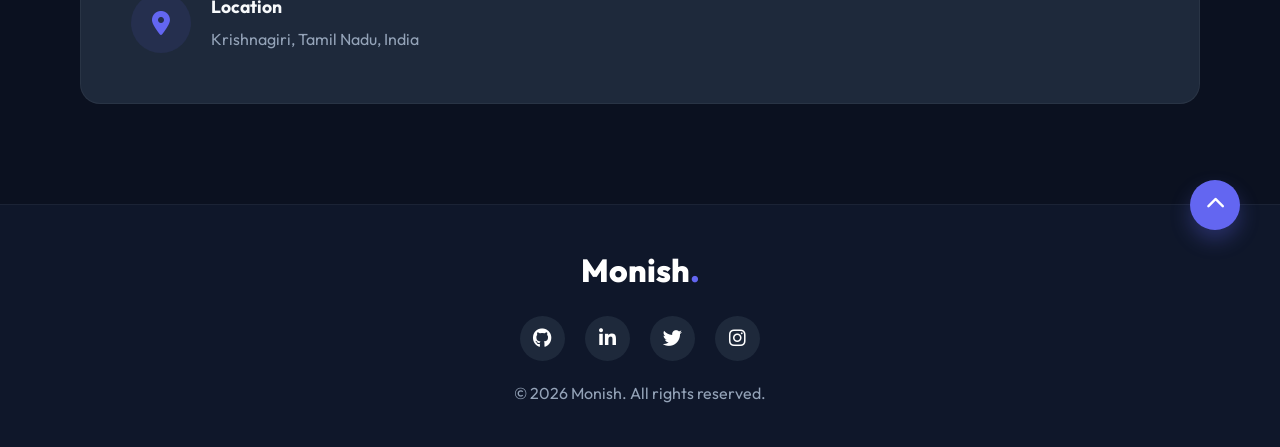
==== commit a148354f: "Vs 1.0.3" ====
--- a/index.html
+++ b/index.html
@@ -23,10 +23,11 @@
     <!-- Navigation -->
     <nav id="navbar">
         <div class="nav-container">
-            <a href="#home" class="logo">Monish<span>.</span></a>
+            <a href="#home" class="logo">MONISH<span>.</span></a>
             <ul class="nav-links">
                 <li><a href="#home" class="active">Home</a></li>
                 <li><a href="#about">About</a></li>
+                <li><a href="#skills">Skills</a></li>
                 <li><a href="#portfolio">Portfolio</a></li>
                 <li><a href="#certificates">Certificates</a></li>
                 <li><a href="#contact">Contact</a></li>
@@ -55,6 +56,7 @@
                 <div class="hero-btns">
                     <a href="#portfolio" class="btn primary-btn">View My Work</a>
                     <a href="#contact" class="btn secondary-btn">Contact Me</a>
+                    <a href="" class="btn primary-btn">View Cv</a>
                 </div>
             </div>
             
@@ -95,7 +97,7 @@
                     </div>
                 </div>
                 
-                <div class="skills-box">
+                <div class="skills-box" id="skills">
                     <h3>My Skills</h3>
                     
                     <div class="skills-category">
@@ -111,8 +113,11 @@
                     <div class="skills-category">
                         <h4><i class="fas fa-server"></i> Backend</h4>
                         <div class="skills-grid">
+                            <div class="skill-item"><i class="fab fa-python"></i> Python</div>
+                            <div class="skill-item"><i class="fab fa-c"></i> C</div>
                             <div class="skill-item"><i class="fab fa-node-js"></i> Node.js</div>
                             <div class="skill-item"><i class="fas fa-database"></i> SQL & NoSQL</div>
+                            
                         </div>
                     </div>
 
@@ -121,6 +126,8 @@
                         <div class="skills-grid">
                             <div class="skill-item"><i class="fab fa-git-alt"></i> Git</div>
                             <div class="skill-item"><i class="fas fa-paint-brush"></i> UI/UX</div>
+                            <div class="skill-item"><i class="fas fa-code"></i> VS Code</div>
+                            <div class="skill-item"><i class="fab fa-linux"></i> Linux</div> 
                         </div>
                     </div>
                 </div>
@@ -209,7 +216,7 @@
                 <!-- Certificate 1 -->
                 <div class="cert-card">
                     <div class="cert-img">
-                        <img src="https://via.placeholder.com/600x400/1e293b/a5b4fc?text=Certificate+Image" alt="Certificate 1">
+                        <img src="https://images.unsplash.com/photo-1517694712202-14dd9538aa97?ixlib=rb-1.2.1&auto=format&fit=crop&w=800&q=80" alt="Certificate 1">
                         <div class="cert-overlay">
                             <a href="#" class="view-btn"><i class="fas fa-search-plus"></i> View</a>
                         </div>
@@ -252,6 +259,13 @@
                     
                     <div class="contact-methods">
                         <div class="method">
+                            <i class="fas fa-laptop-code"></i>
+                            <div>
+                                <h4>Name</h4>
+                                <a href="">Monish Chandra Babu</a>
+                            </div>
+                        </div>
+                        <div class="method">
                             <i class="fas fa-envelope"></i>
                             <div>
                                 <h4>Email</h4>
@@ -262,14 +276,21 @@
                             <i class="fas fa-phone"></i>
                             <div>
                                 <h4>Phone</h4>
-                                <a href="tel:+918925718868">+91 8925718868</a>
+                                <a href="tel:+918925718868">Call Me</a>
+                            </div>
+                        </div>
+                        <div class="method">
+                            <i class="fab fa-instagram"></i>
+                            <div>
+                                <h4>Instagram</h4>
+                                <a href="https://www.instagram.com/mr._.monish._c">mr._.monish._c</a>
                             </div>
                         </div>
                         <div class="method">
                             <i class="fas fa-map-marker-alt"></i>
                             <div>
                                 <h4>Location</h4>
-                                <span>Krishnagiri, Tamil Nadu, India</span>
+                                <span><a href="Bannari Amman Instituts of Technology">Krishnagiri, Tamil Nadu, India</a></span>
                             </div>
                         </div>
                     </div>
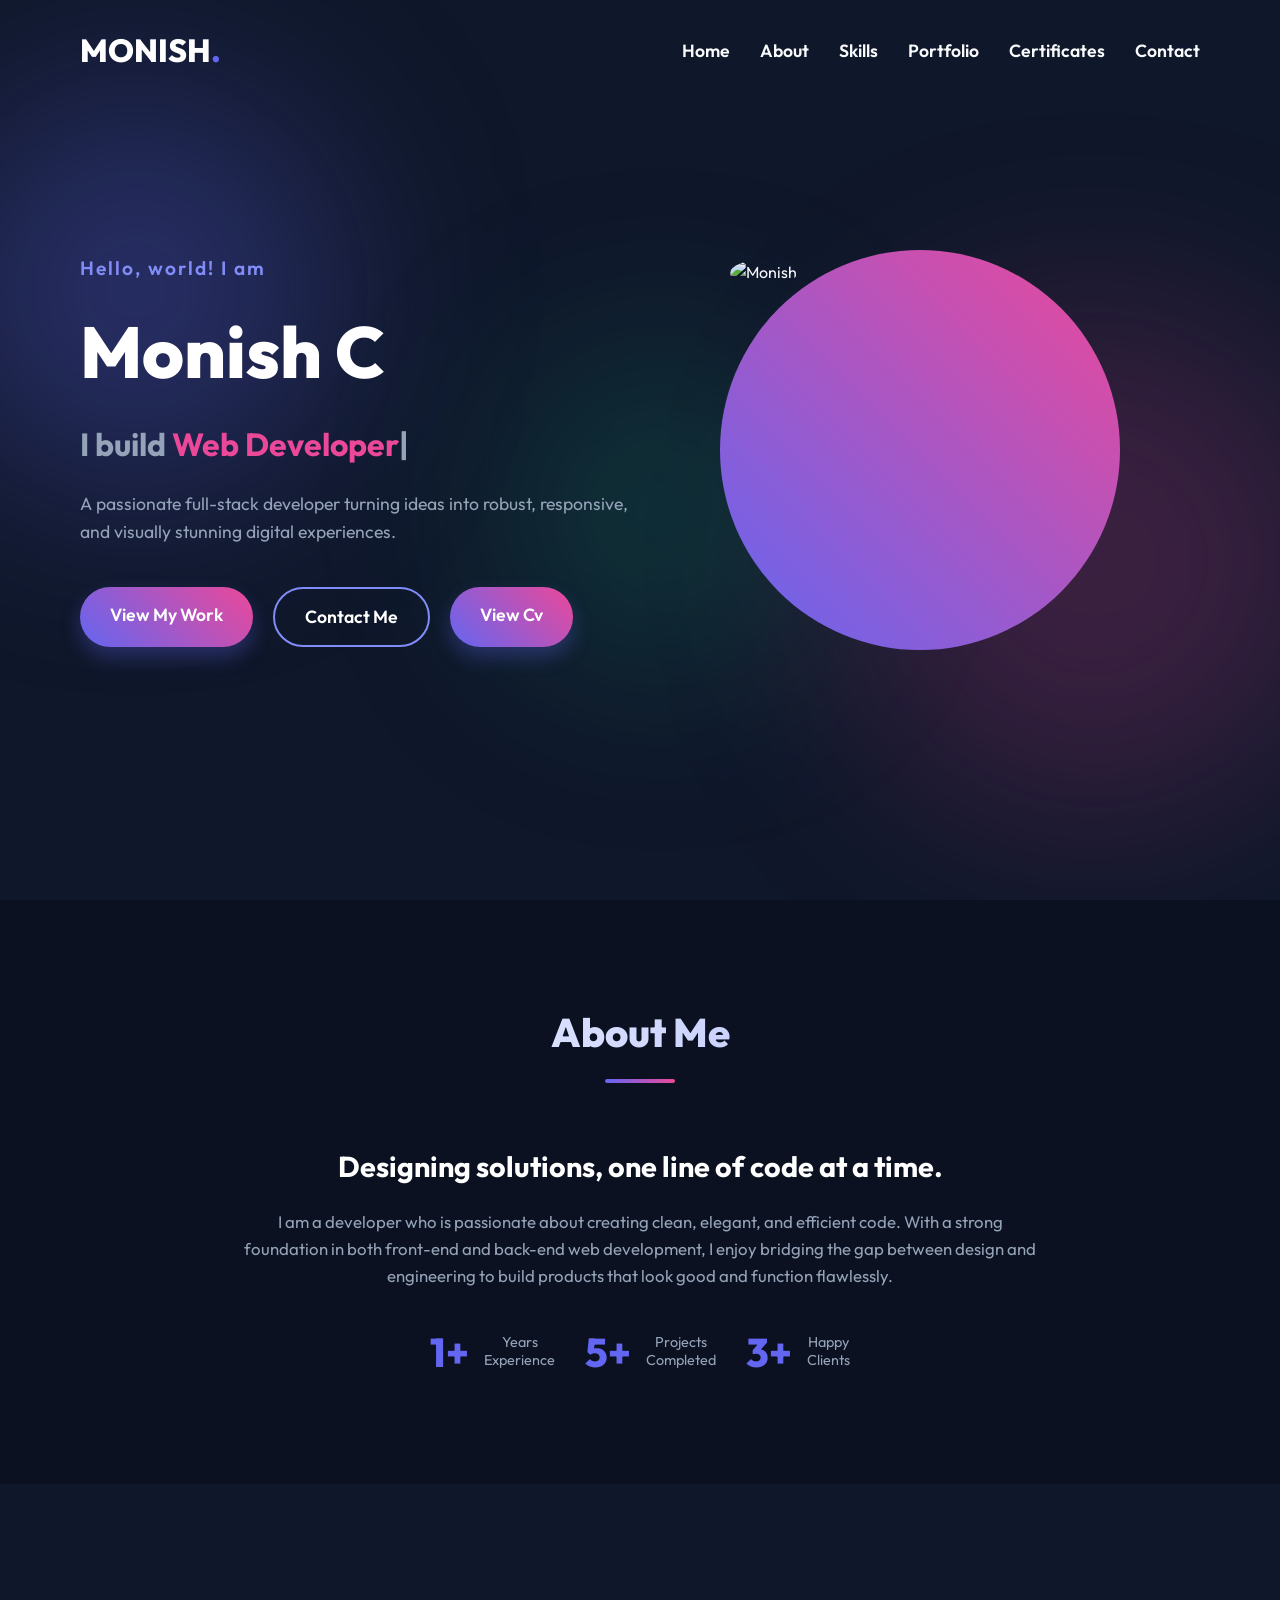
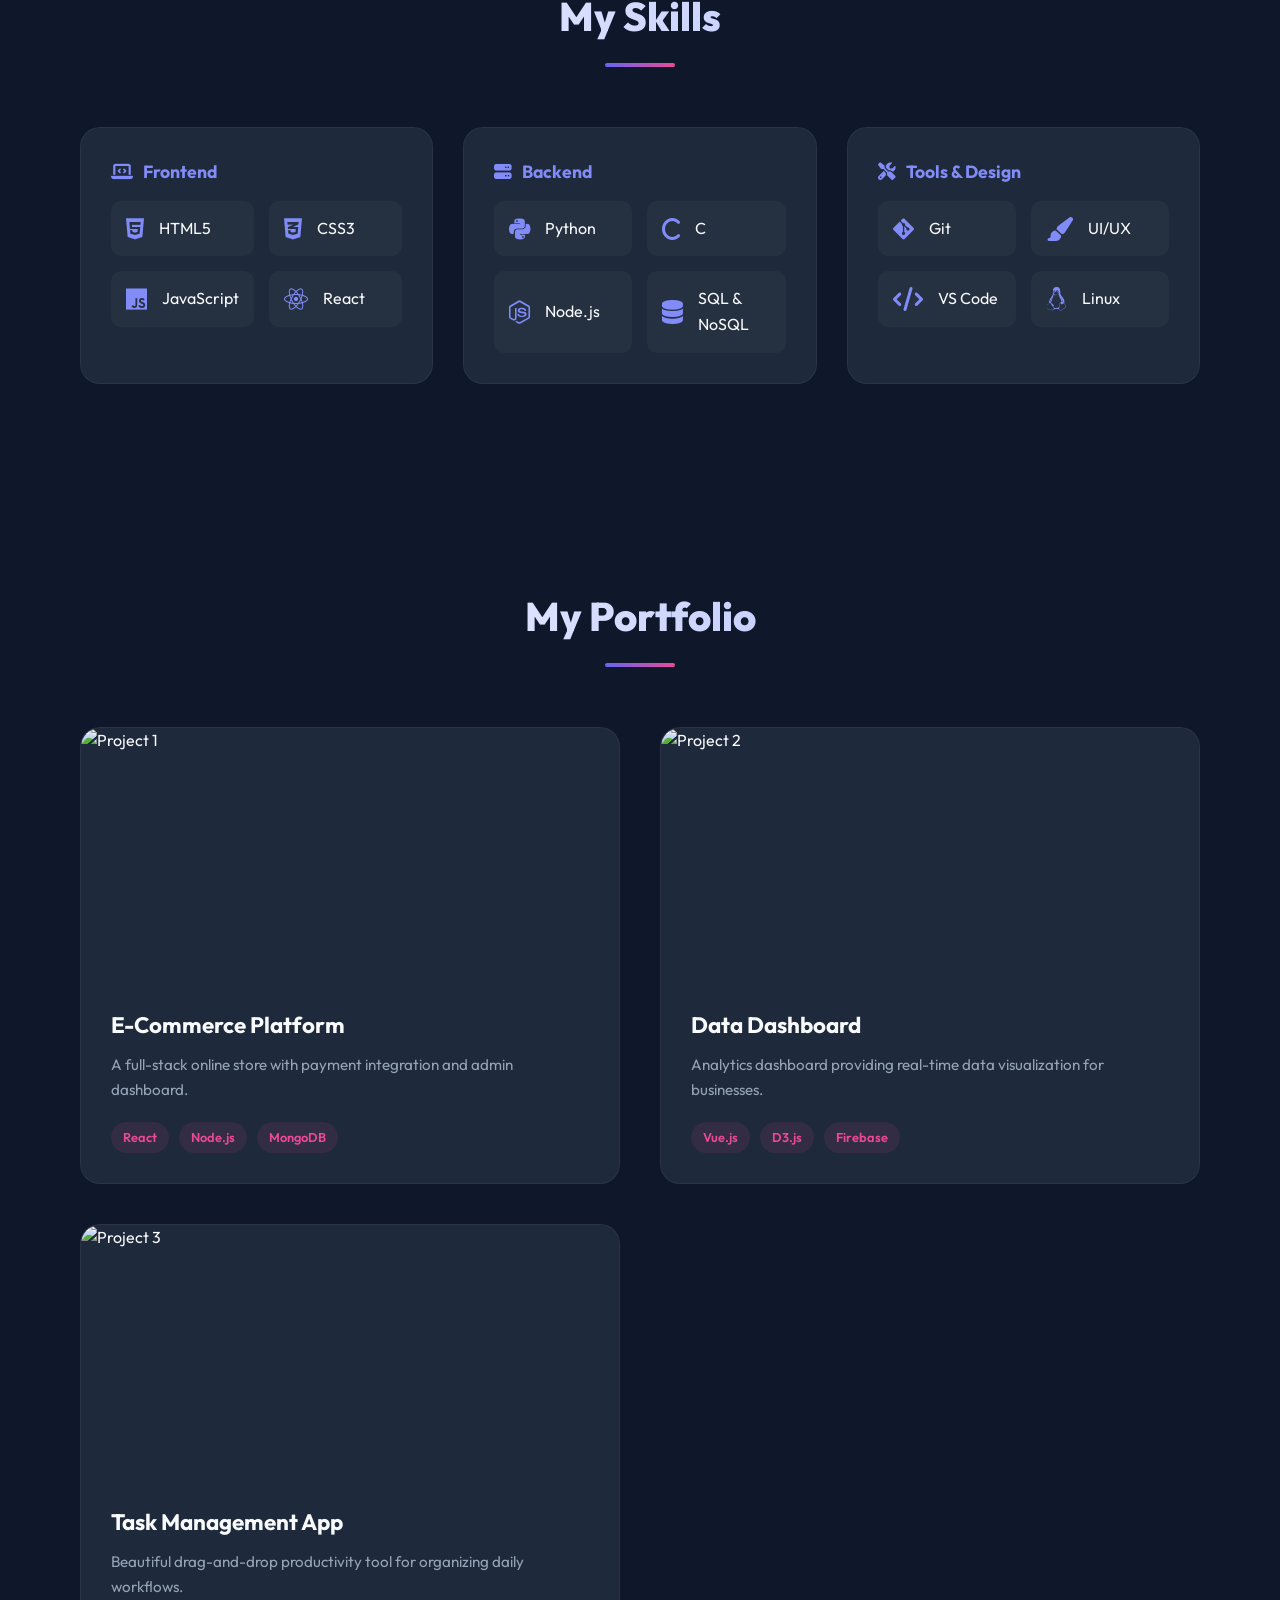
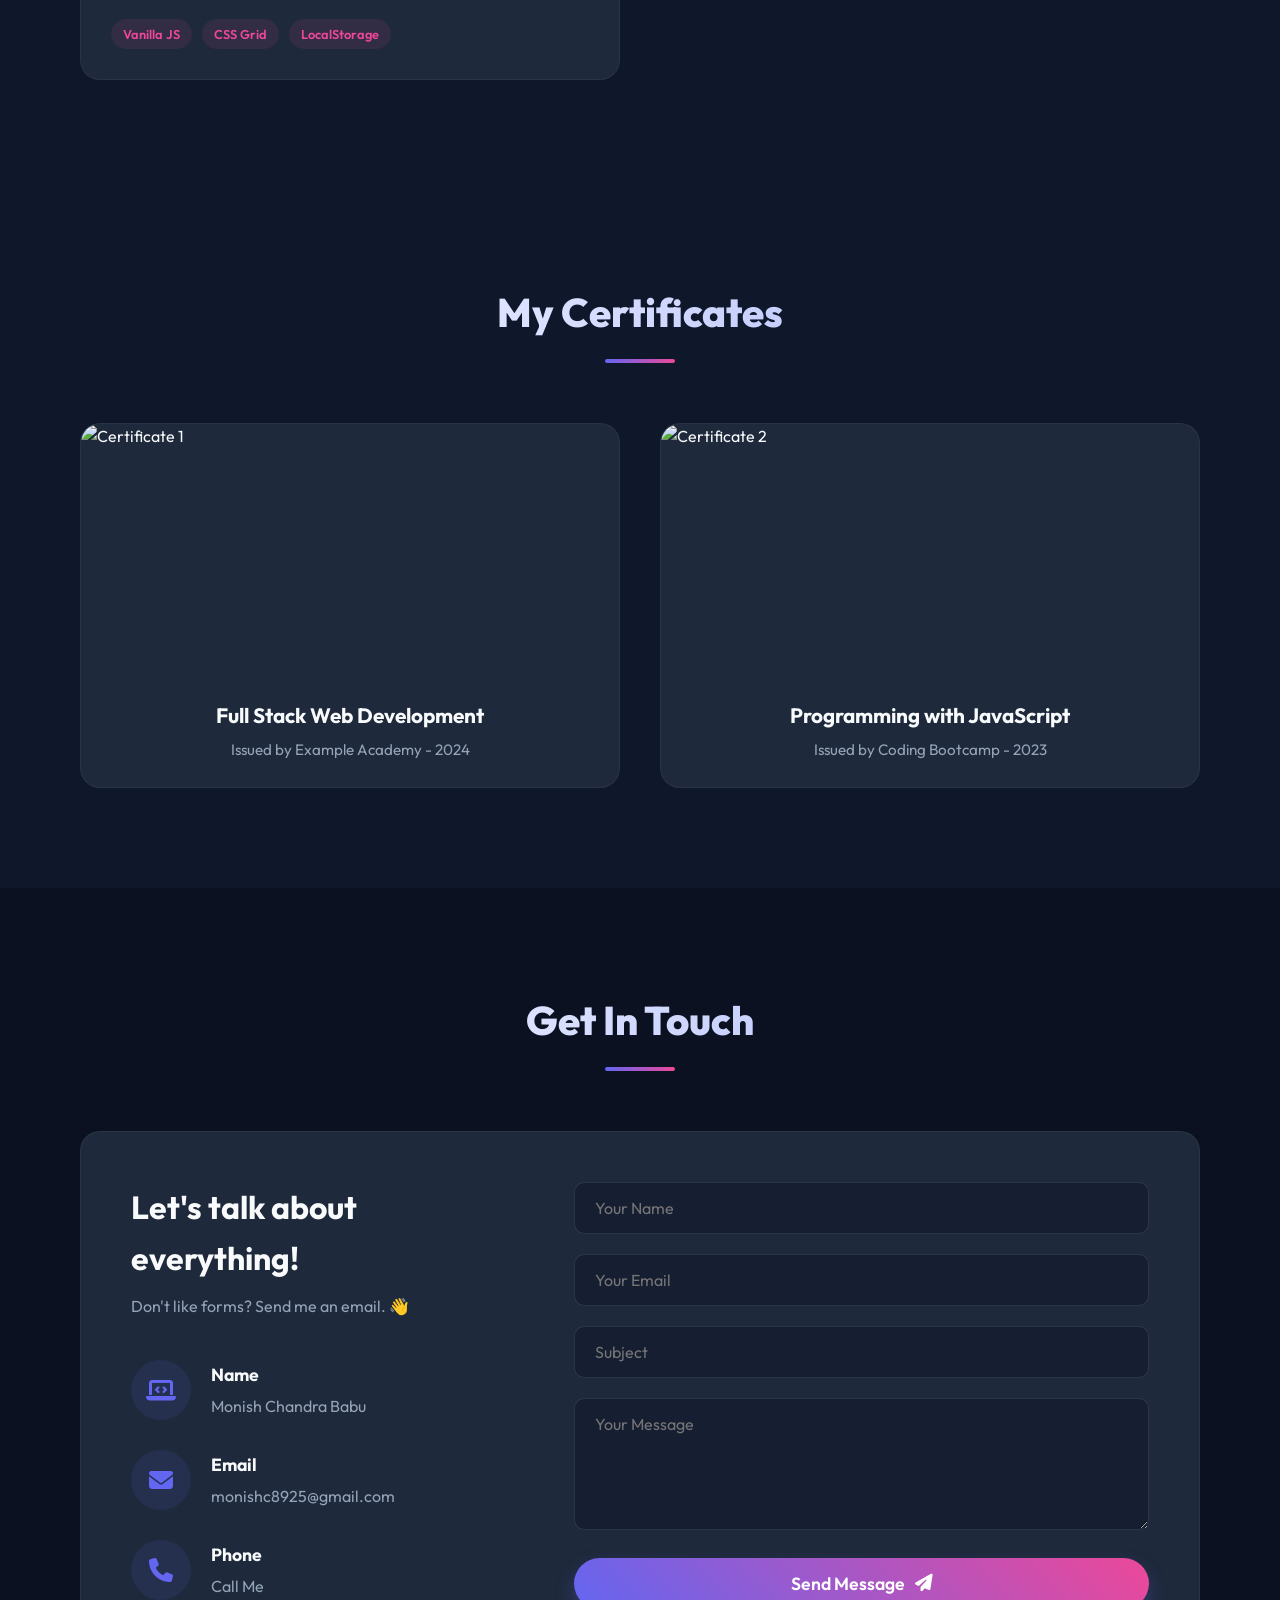
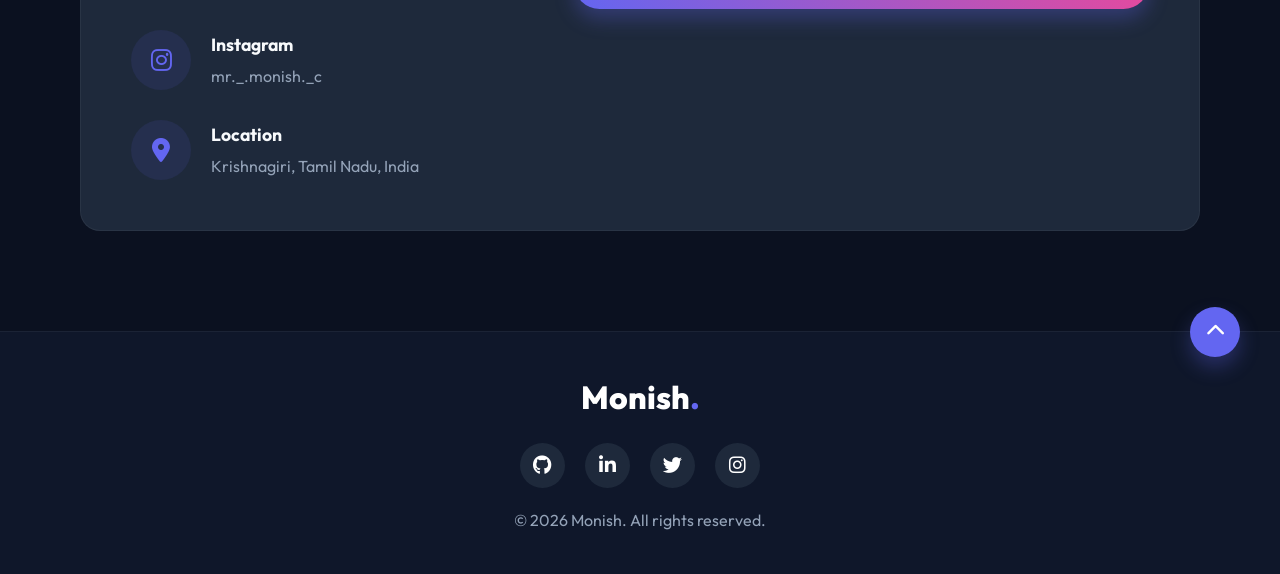
==== commit 58fa03ec: "Vs 1.0.4" ====
--- a/index.html
+++ b/index.html
@@ -4,6 +4,7 @@
     <meta charset="UTF-8">
     <meta name="viewport" content="width=device-width, initial-scale=1.0">
     <title>Monish | Full Stack Developer</title>
+    <link rel="icon" type="image/png" href="https://img.sanishtech.com/u/b2cd7a7d93d58dd866c5f72f48708976.jpg">
     <link href="https://fonts.googleapis.com/css2?family=Outfit:wght@300;400;600;800&display=swap" rel="stylesheet">
     <link rel="stylesheet" href="https://cdnjs.cloudflare.com/ajax/libs/font-awesome/6.4.0/css/all.min.css">
     <link rel="stylesheet" href="style.css">
@@ -25,7 +26,8 @@
         <div class="nav-container">
             <a href="#home" class="logo">MONISH<span>.</span></a>
             <ul class="nav-links">
-                <li><a href="#home" class="active">Home</a></li>
+                <li><a href="#ho
+                    me" class="active">Home</a></li>
                 <li><a href="#about">About</a></li>
                 <li><a href="#skills">Skills</a></li>
                 <li><a href="#portfolio">Portfolio</a></li>
@@ -96,39 +98,46 @@
                         </div>
                     </div>
                 </div>
-                
-                <div class="skills-box" id="skills">
-                    <h3>My Skills</h3>
-                    
-                    <div class="skills-category">
-                        <h4><i class="fas fa-laptop-code"></i> Frontend</h4>
-                        <div class="skills-grid">
-                            <div class="skill-item"><i class="fab fa-html5"></i> HTML5</div>
-                            <div class="skill-item"><i class="fab fa-css3-alt"></i> CSS3</div>
-                            <div class="skill-item"><i class="fab fa-js"></i> JavaScript</div>
-                            <div class="skill-item"><i class="fab fa-react"></i> React</div>
-                        </div>
-                    </div>
-
-                    <div class="skills-category">
-                        <h4><i class="fas fa-server"></i> Backend</h4>
-                        <div class="skills-grid">
-                            <div class="skill-item"><i class="fab fa-python"></i> Python</div>
-                            <div class="skill-item"><i class="fab fa-c"></i> C</div>
-                            <div class="skill-item"><i class="fab fa-node-js"></i> Node.js</div>
-                            <div class="skill-item"><i class="fas fa-database"></i> SQL & NoSQL</div>
-                            
-                        </div>
-                    </div>
-
-                    <div class="skills-category">
-                        <h4><i class="fas fa-tools"></i> Tools & Design</h4>
-                        <div class="skills-grid">
-                            <div class="skill-item"><i class="fab fa-git-alt"></i> Git</div>
-                            <div class="skill-item"><i class="fas fa-paint-brush"></i> UI/UX</div>
-                            <div class="skill-item"><i class="fas fa-code"></i> VS Code</div>
-                            <div class="skill-item"><i class="fab fa-linux"></i> Linux</div> 
-                        </div>
+            </div>
+        </div>
+    </section>
+
+    <!-- Skills Section -->
+    <section id="skills" class="skills">
+        <div class="container hidden">
+            <div class="section-title">
+                <h2>My Skills</h2>
+                <div class="underline"></div>
+            </div>
+            
+            <div class="skills-wrapper">
+                <div class="skills-category">
+                    <h4><i class="fas fa-laptop-code"></i> Frontend</h4>
+                    <div class="skills-grid">
+                        <div class="skill-item"><i class="fab fa-html5"></i> HTML5</div>
+                        <div class="skill-item"><i class="fab fa-css3-alt"></i> CSS3</div>
+                        <div class="skill-item"><i class="fab fa-js"></i> JavaScript</div>
+                        <div class="skill-item"><i class="fab fa-react"></i> React</div>
+                    </div>
+                </div>
+
+                <div class="skills-category">
+                    <h4><i class="fas fa-server"></i> Backend</h4>
+                    <div class="skills-grid">
+                        <div class="skill-item"><i class="fab fa-python"></i> Python</div>
+                        <div class="skill-item"><i class="fab fa-c"></i> C</div>
+                        <div class="skill-item"><i class="fab fa-node-js"></i> Node.js</div>
+                        <div class="skill-item"><i class="fas fa-database"></i> SQL & NoSQL</div>
+                    </div>
+                </div>
+
+                <div class="skills-category">
+                    <h4><i class="fas fa-tools"></i> Tools & Design</h4>
+                    <div class="skills-grid">
+                        <div class="skill-item"><i class="fab fa-git-alt"></i> Git</div>
+                        <div class="skill-item"><i class="fas fa-paint-brush"></i> UI/UX</div>
+                        <div class="skill-item"><i class="fas fa-code"></i> VS Code</div>
+                        <div class="skill-item"><i class="fab fa-linux"></i> Linux</div> 
                     </div>
                 </div>
             </div>
--- a/style.css
+++ b/style.css
@@ -317,9 +317,12 @@
 }
 
 .about-content {
-    display: grid;
-    grid-template-columns: 1fr 1fr;
-    gap: 60px;
+    display: flex;
+    flex-direction: column;
+    align-items: center;
+    text-align: center;
+    max-width: 800px;
+    margin: 0 auto;
 }
 
 .about-text h3 {
@@ -336,6 +339,7 @@
 
 .about-stats {
     display: flex;
+    justify-content: center;
     gap: 30px;
 }
 
@@ -357,24 +361,28 @@
     line-height: 1.2;
 }
 
-.skills-box {
+/* Skills Section */
+.skills {
+    background-color: var(--dark-bg);
+}
+
+.skills-wrapper {
+    display: grid;
+    grid-template-columns: repeat(3, 1fr);
+    gap: 30px;
+}
+
+.skills-category {
     background: var(--dark-card);
-    padding: 40px;
+    padding: 30px;
     border-radius: 20px;
     border: 1px solid rgba(255,255,255,0.05);
-}
-
-.skills-box h3 {
-    font-size: 1.5rem;
-    margin-bottom: 25px;
-}
-
-.skills-category {
-    margin-bottom: 30px;
-}
-
-.skills-category:last-child {
-    margin-bottom: 0;
+    transition: var(--transition);
+}
+
+.skills-category:hover {
+    transform: translateY(-5px);
+    box-shadow: 0 10px 20px rgba(0,0,0,0.3);
 }
 
 .skills-category h4 {
@@ -770,8 +778,12 @@
         justify-content: center;
     }
     
-    .about-content, .contact-wrapper {
+    .contact-wrapper {
         grid-template-columns: 1fr;
+    }
+    
+    .skills-wrapper {
+        grid-template-columns: repeat(2, 1fr);
     }
     
     .img-wrapper {
@@ -809,4 +821,14 @@
     .dynamic-text {
         font-size: 1.5rem;
     }
-}
+    
+    .skills-wrapper {
+        grid-template-columns: 1fr;
+    }
+    
+    .about-stats {
+        flex-direction: column;
+        align-items: center;
+        gap: 15px;
+    }
+}
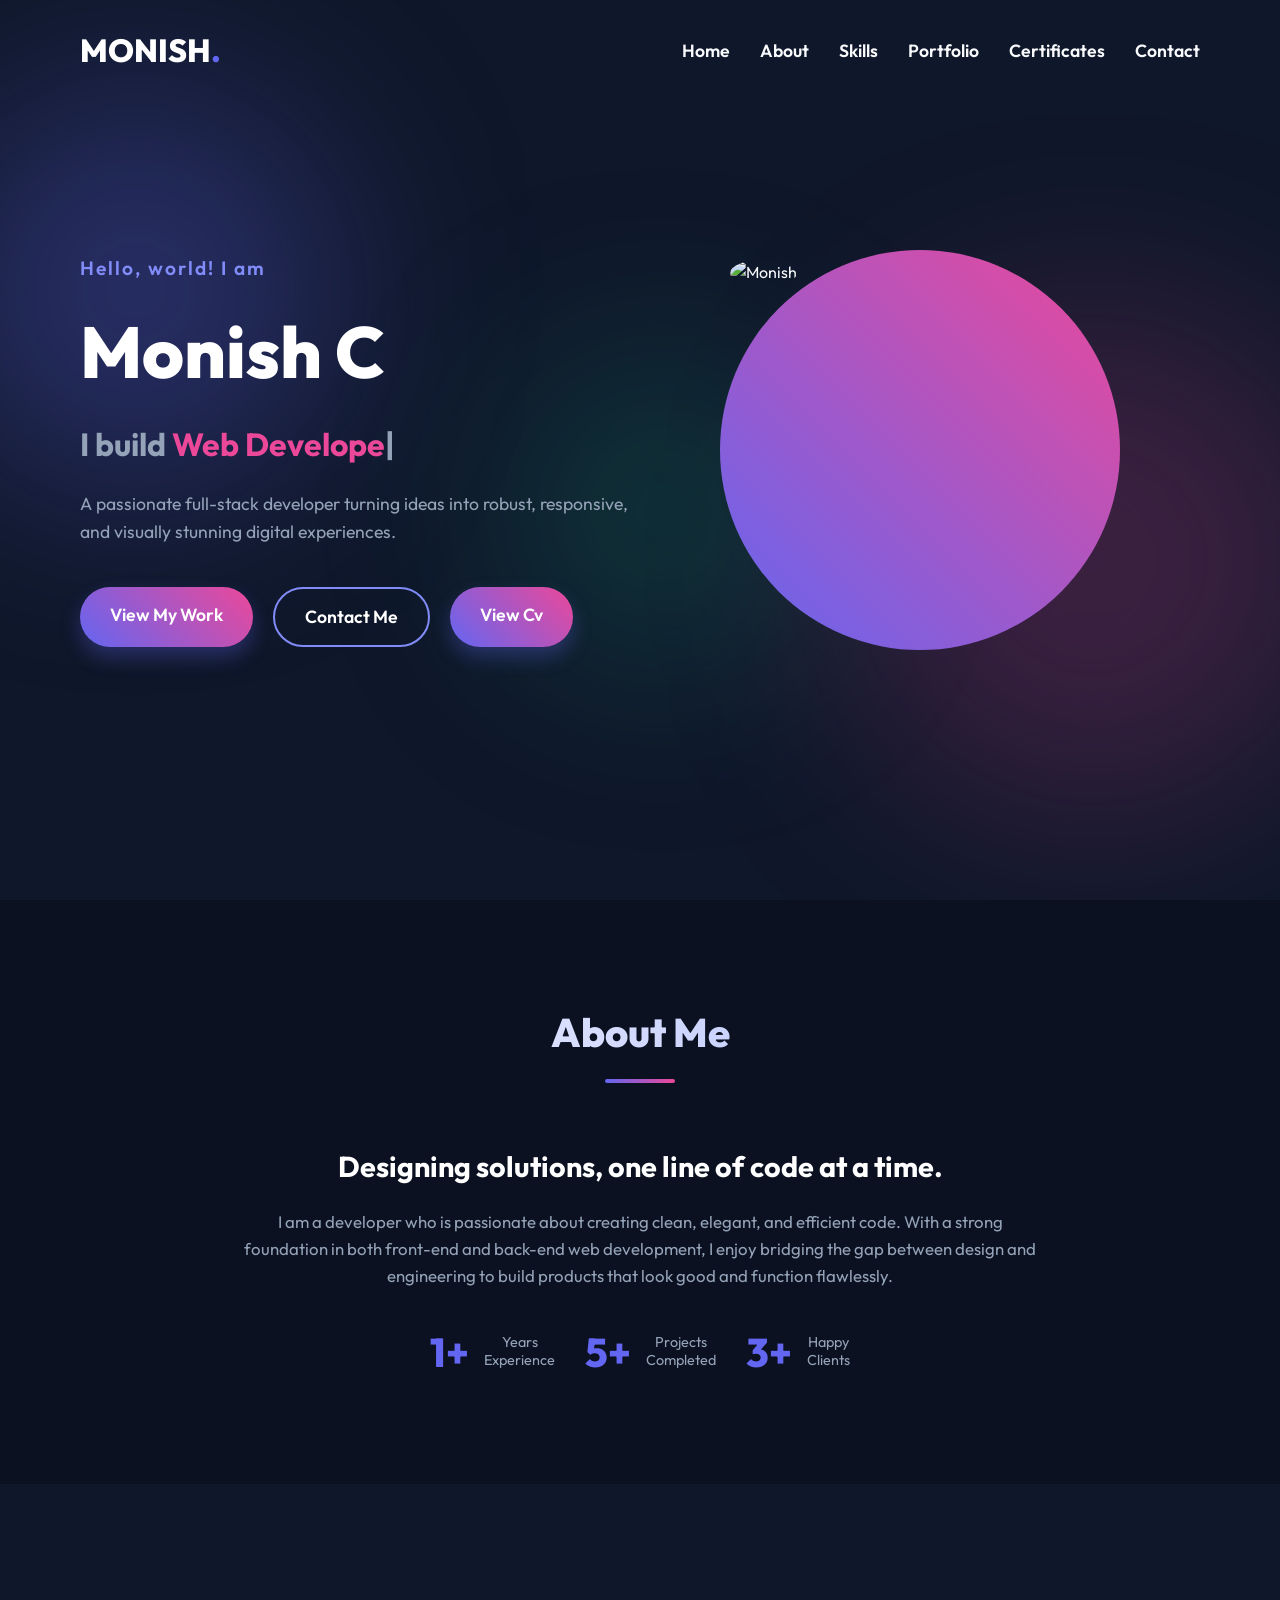
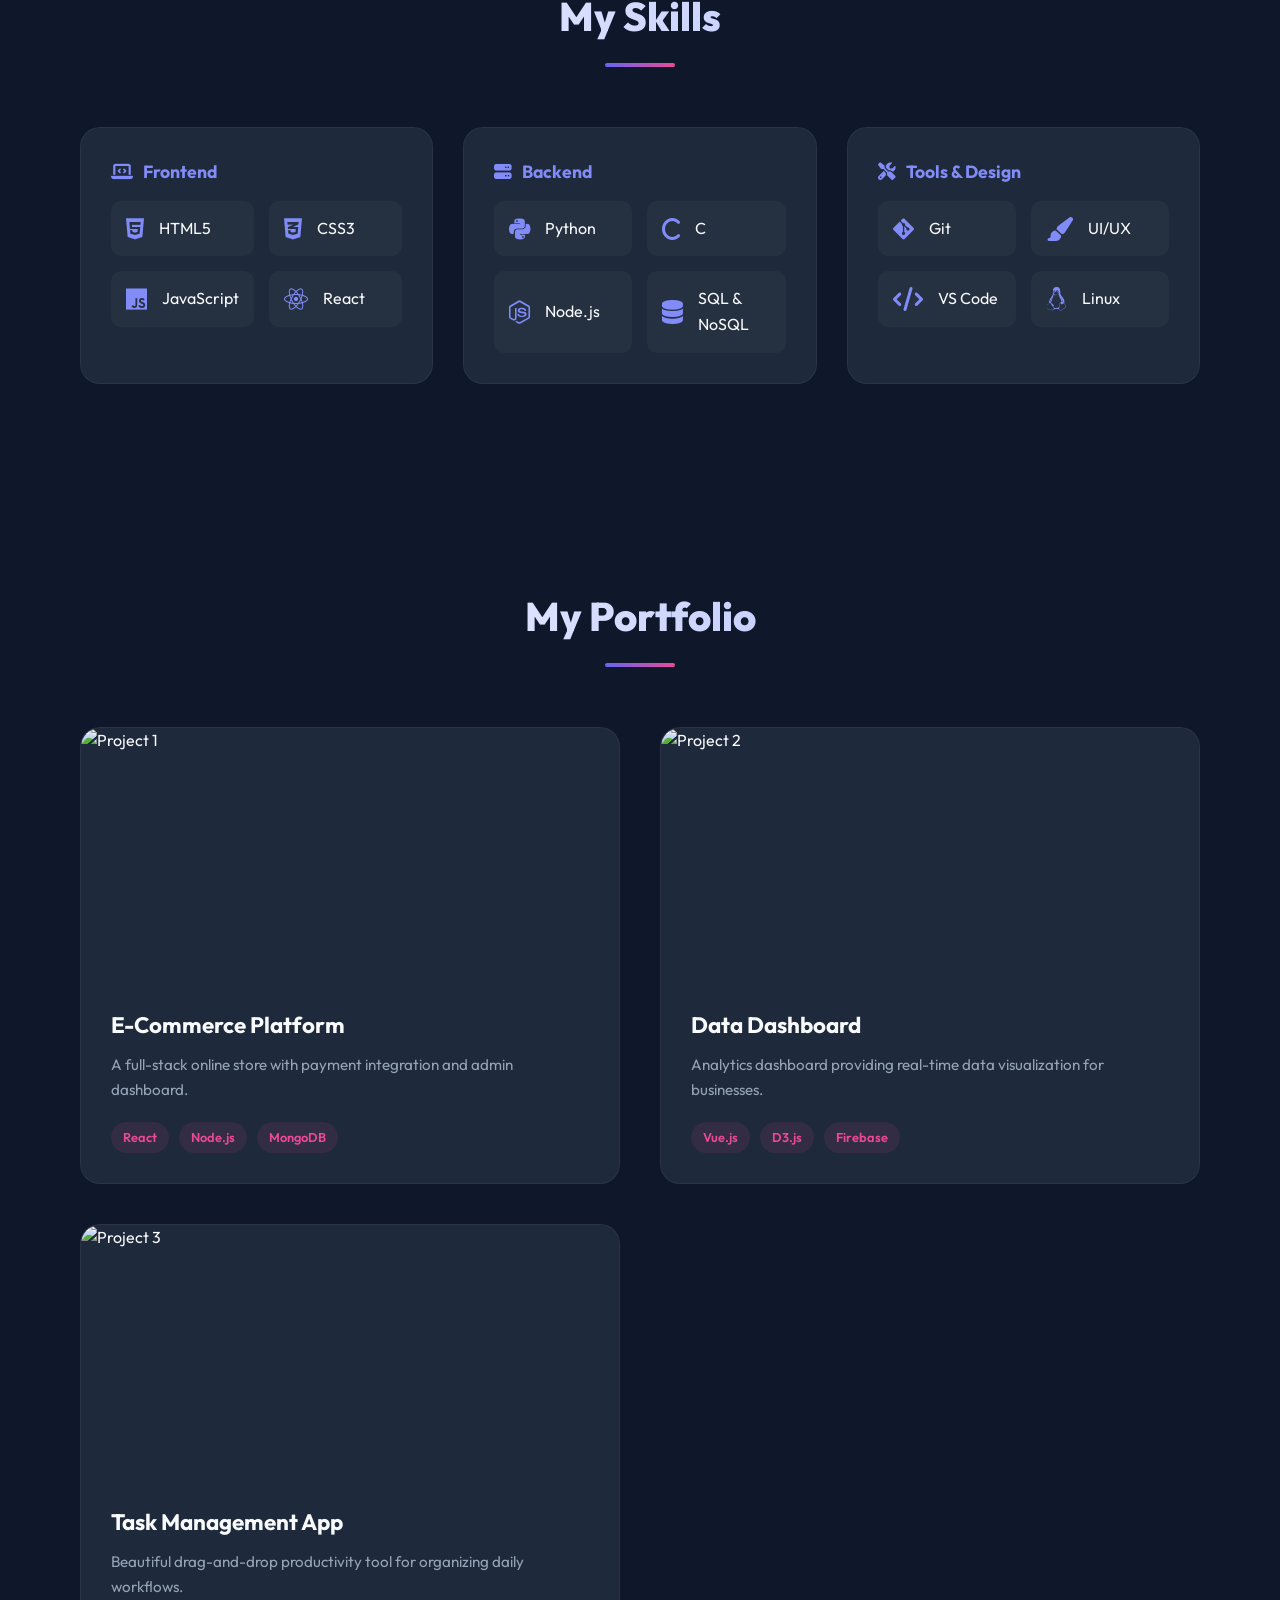
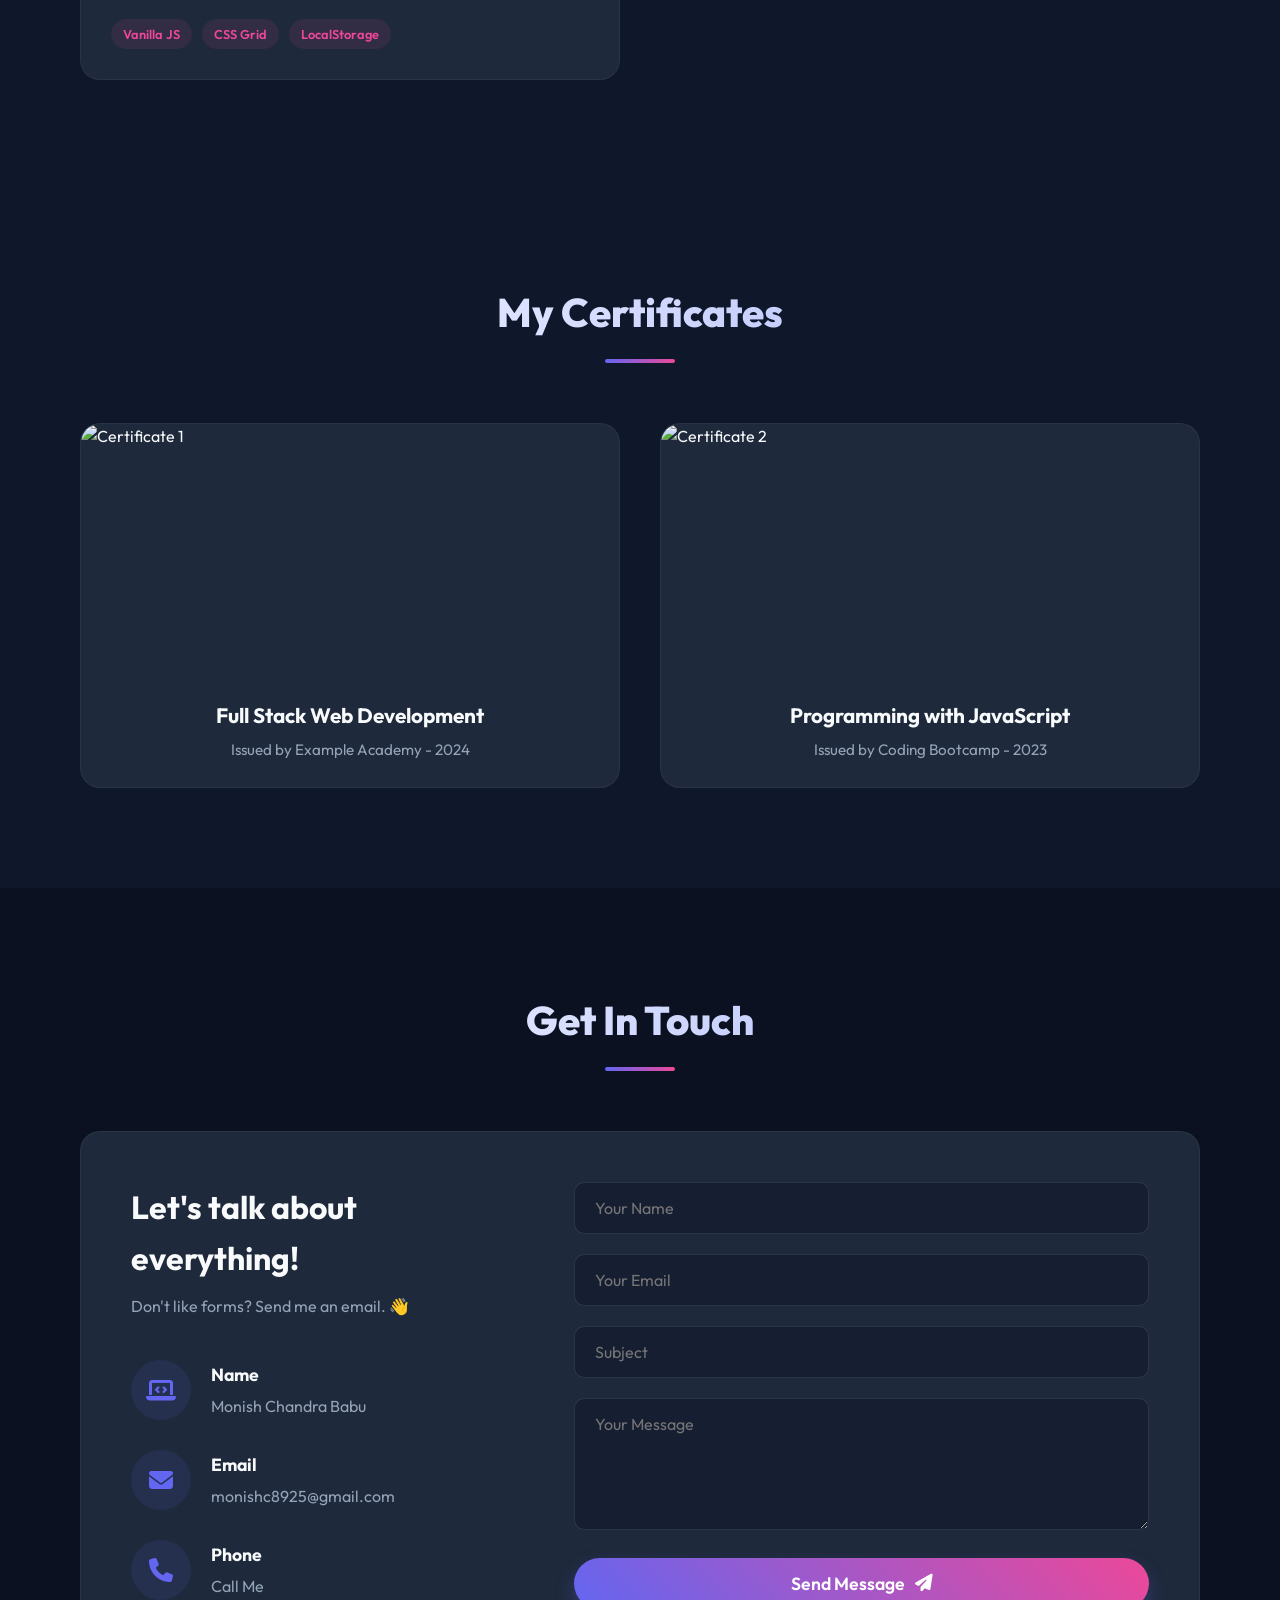
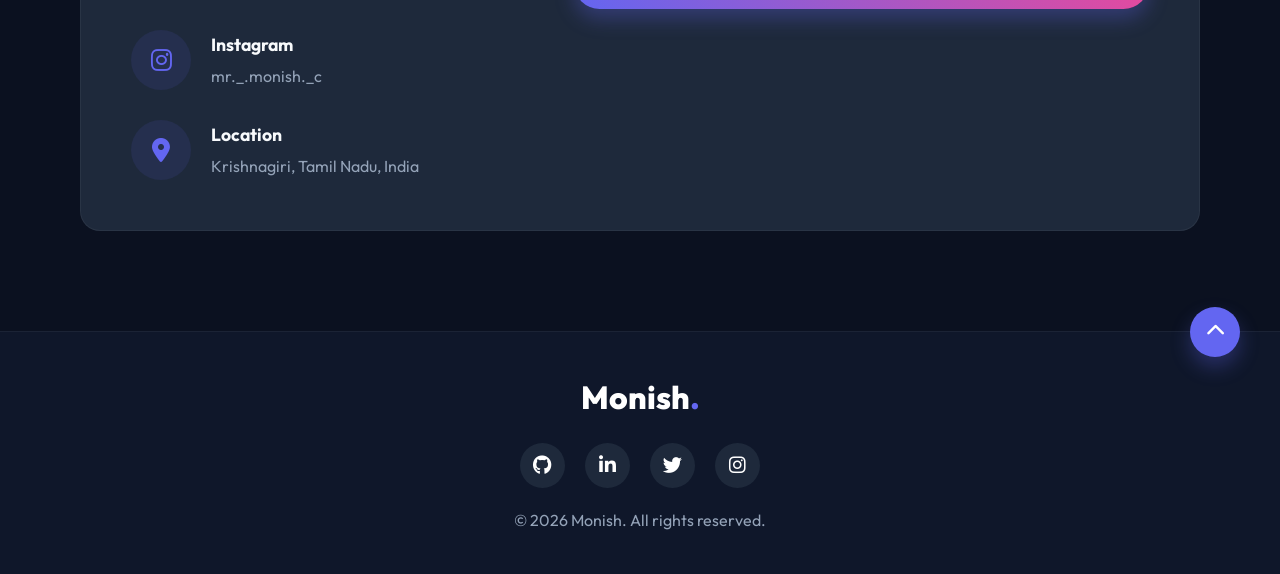
==== commit 42284a24: "Vs 1.0.5" ====
--- a/index.html
+++ b/index.html
@@ -299,7 +299,7 @@
                             <i class="fas fa-map-marker-alt"></i>
                             <div>
                                 <h4>Location</h4>
-                                <span><a href="Bannari Amman Instituts of Technology">Krishnagiri, Tamil Nadu, India</a></span>
+                                <span><a href="https://goo.gl/maps/feUPjuqwqnfkWGB8A">Krishnagiri, Tamil Nadu, India</a></span>
                             </div>
                         </div>
                     </div>
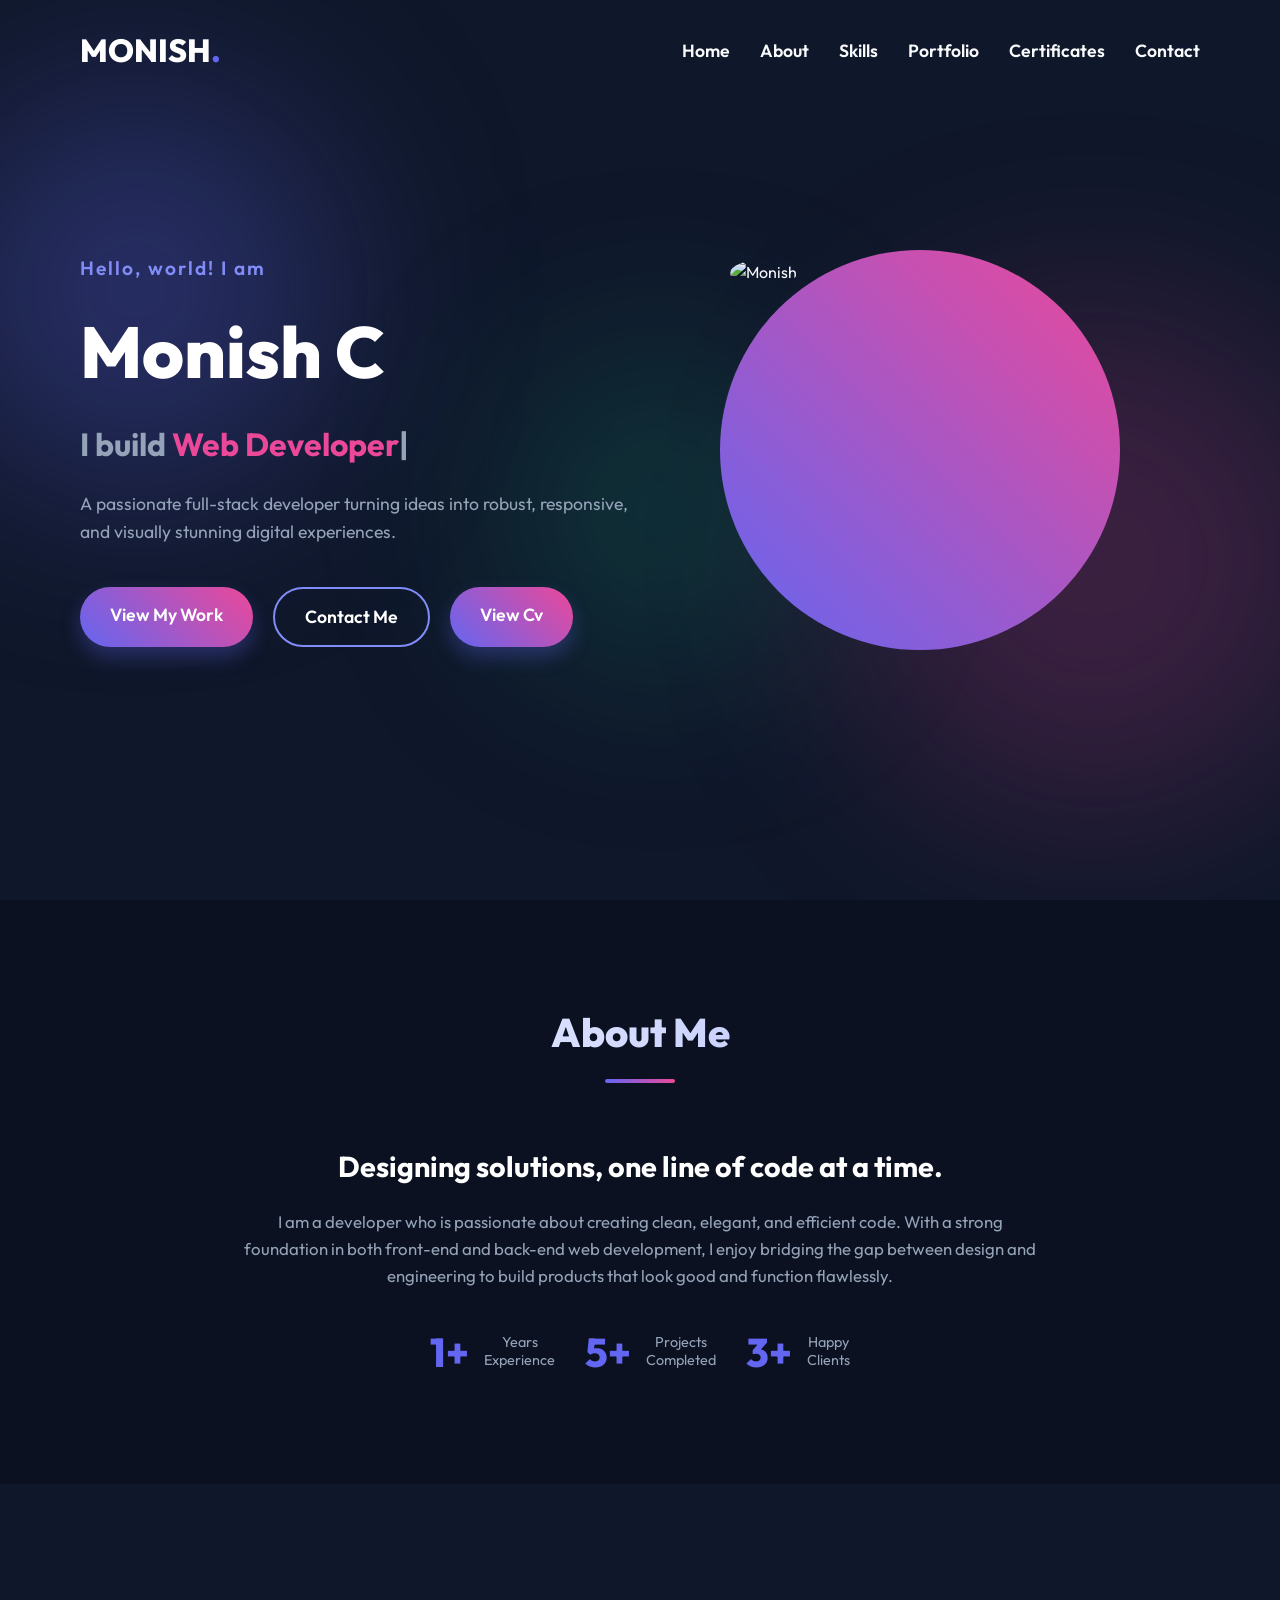
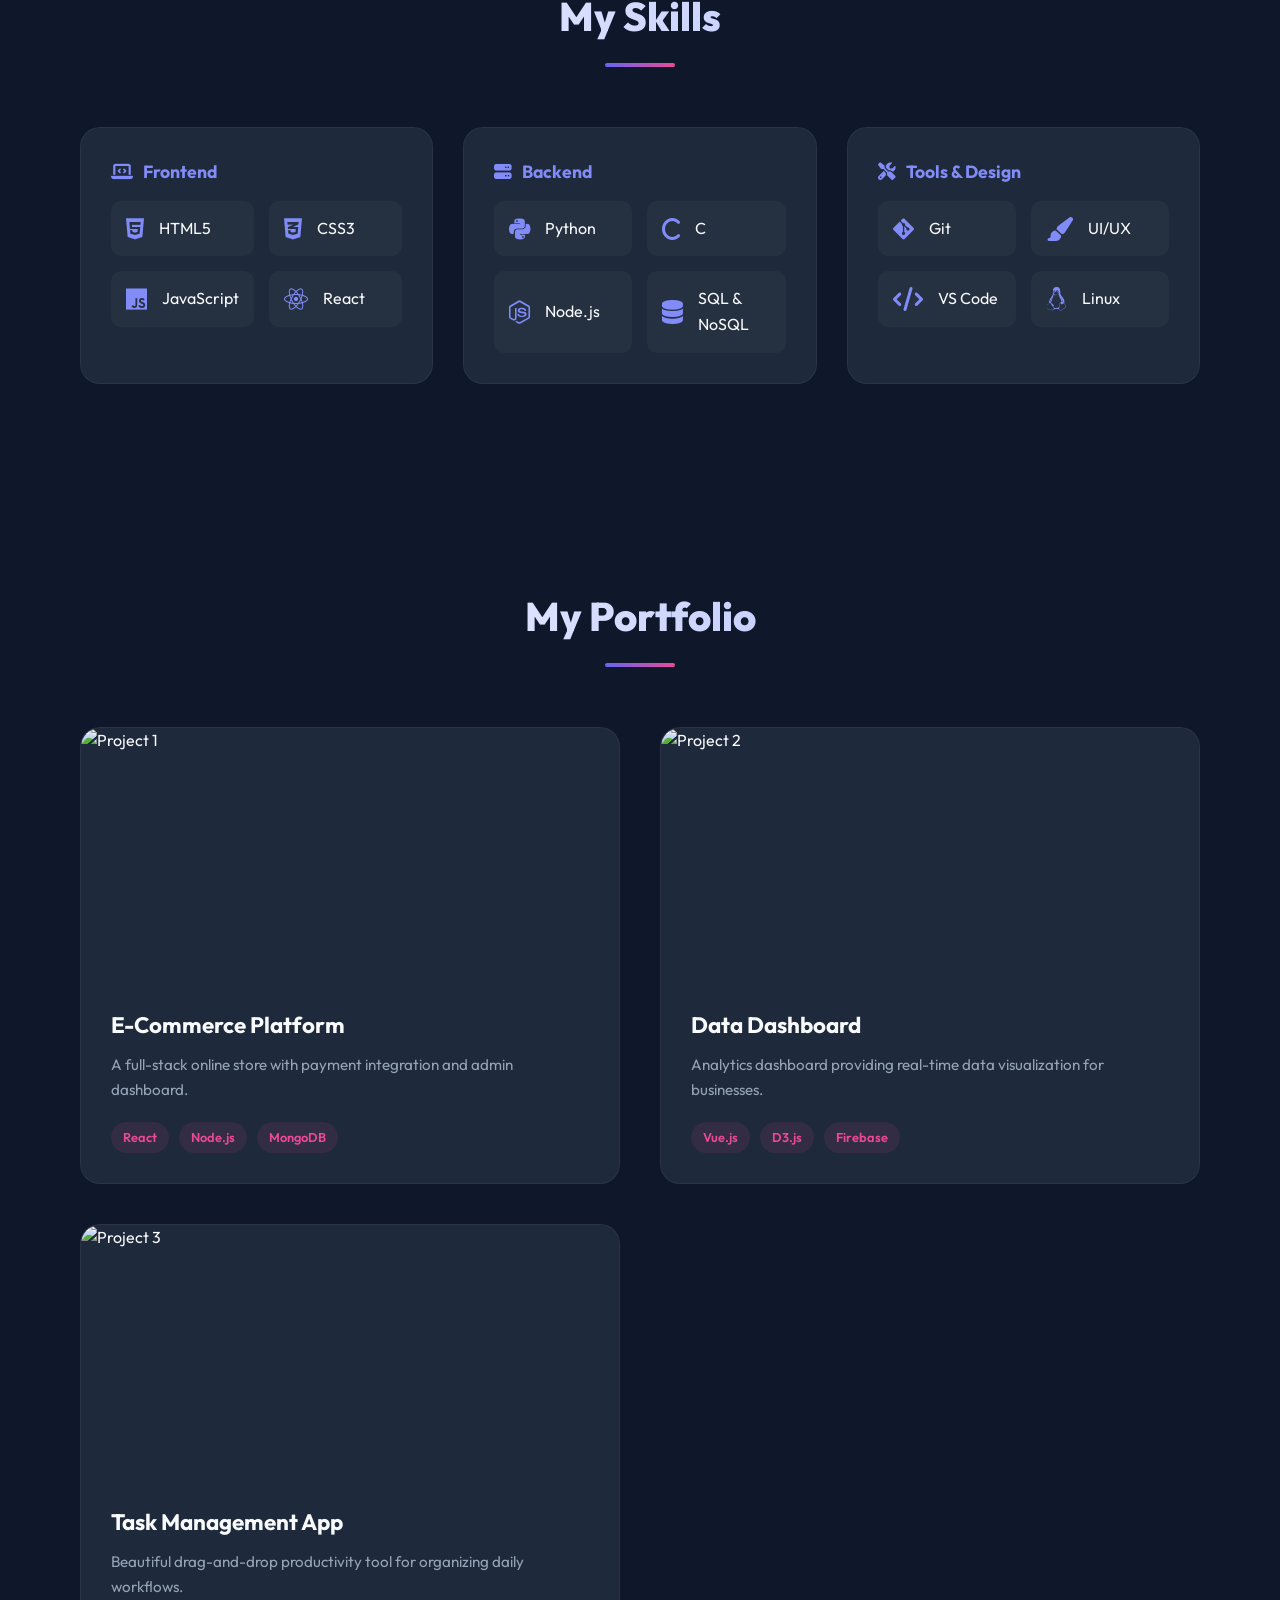
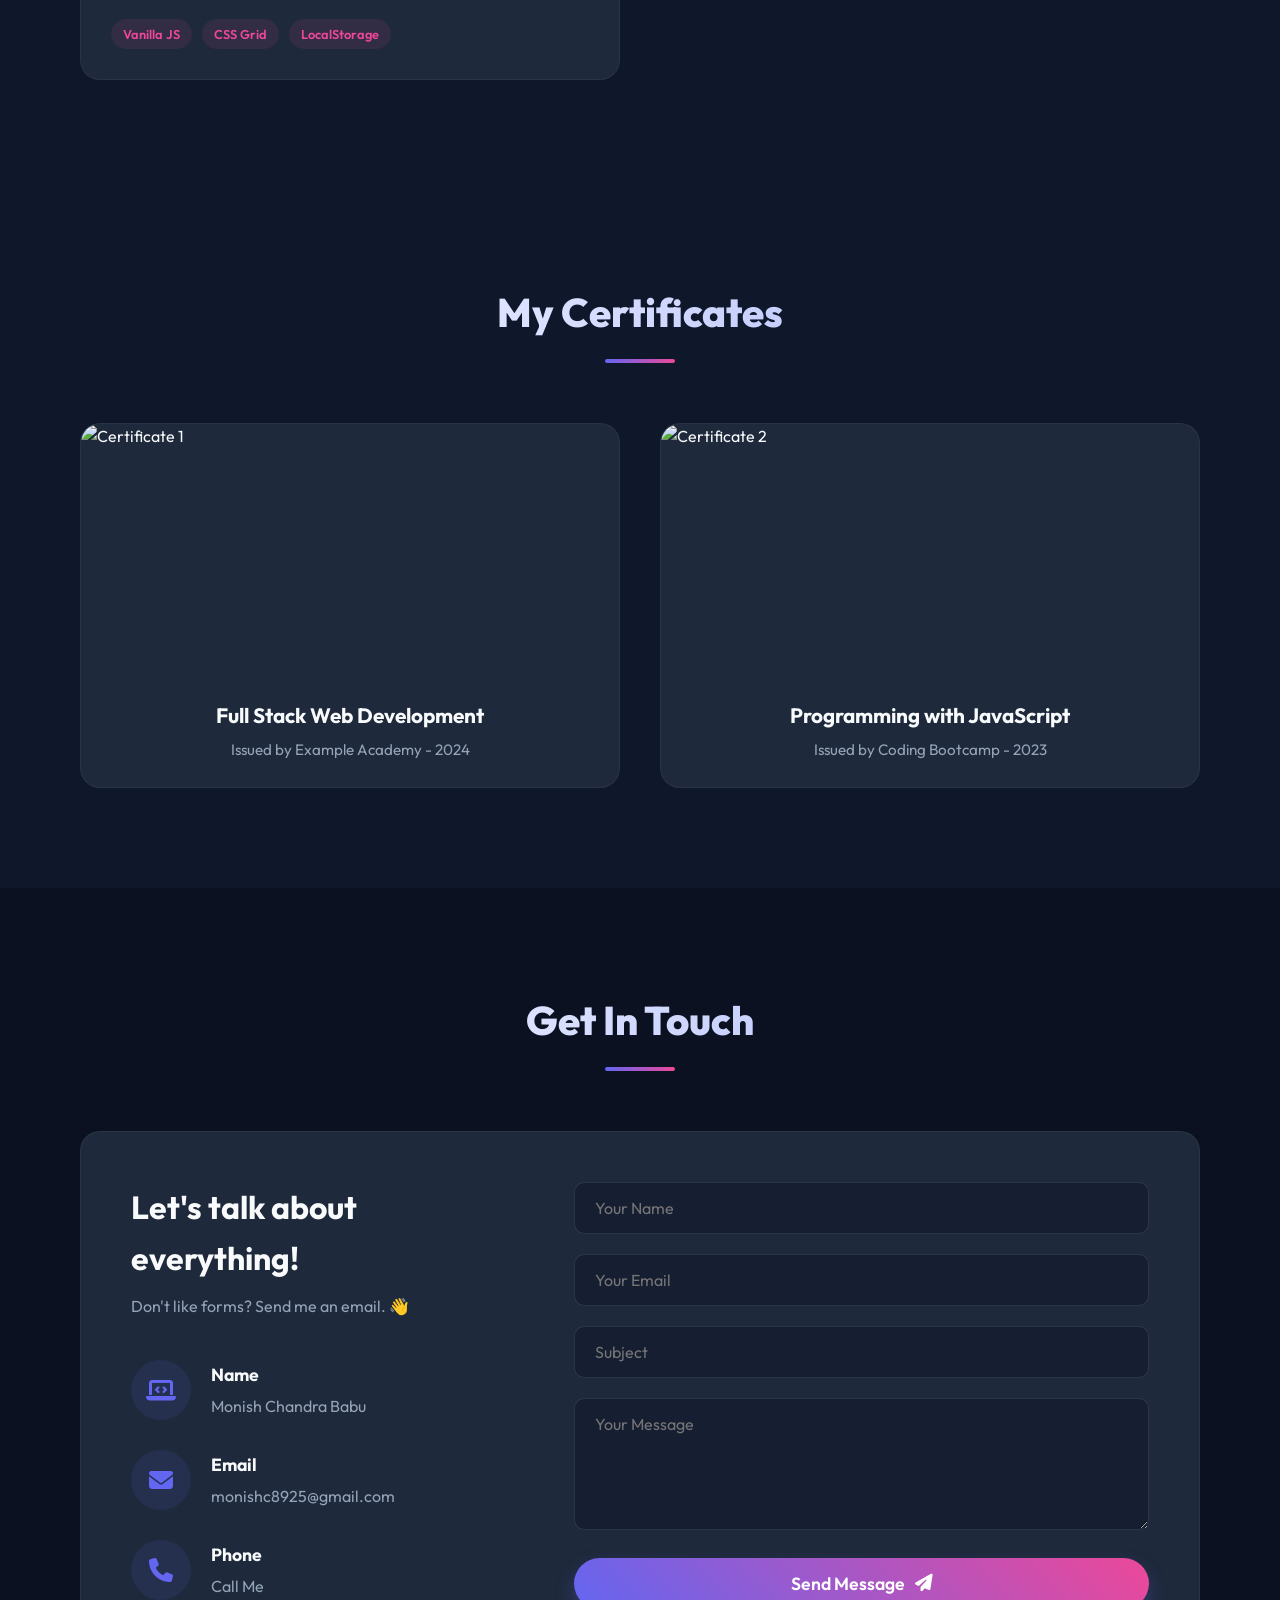
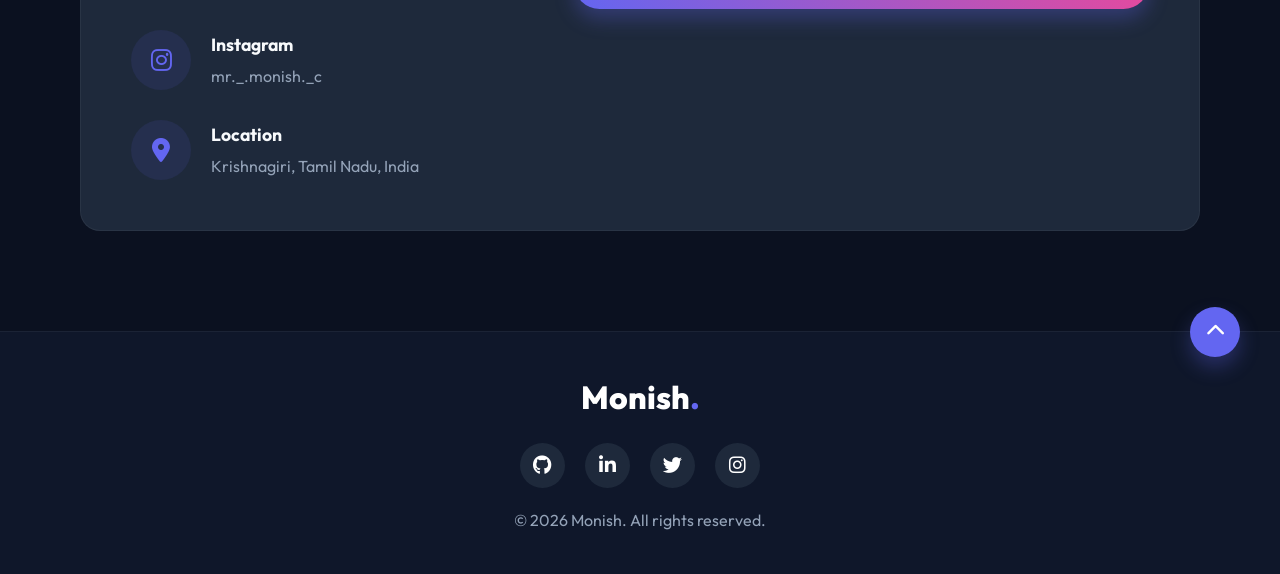
==== commit e440d6dd: "Vs 1.0.5" ====
--- a/index.html
+++ b/index.html
@@ -299,7 +299,7 @@
                             <i class="fas fa-map-marker-alt"></i>
                             <div>
                                 <h4>Location</h4>
-                                <span><a href="https://goo.gl/maps/feUPjuqwqnfkWGB8A">Krishnagiri, Tamil Nadu, India</a></span>
+                                <span><a href="https://maps.app.goo.gl/HVhUT3eV6PdhyW3T8">Krishnagiri, Tamil Nadu, India</a></span>
                             </div>
                         </div>
                     </div>
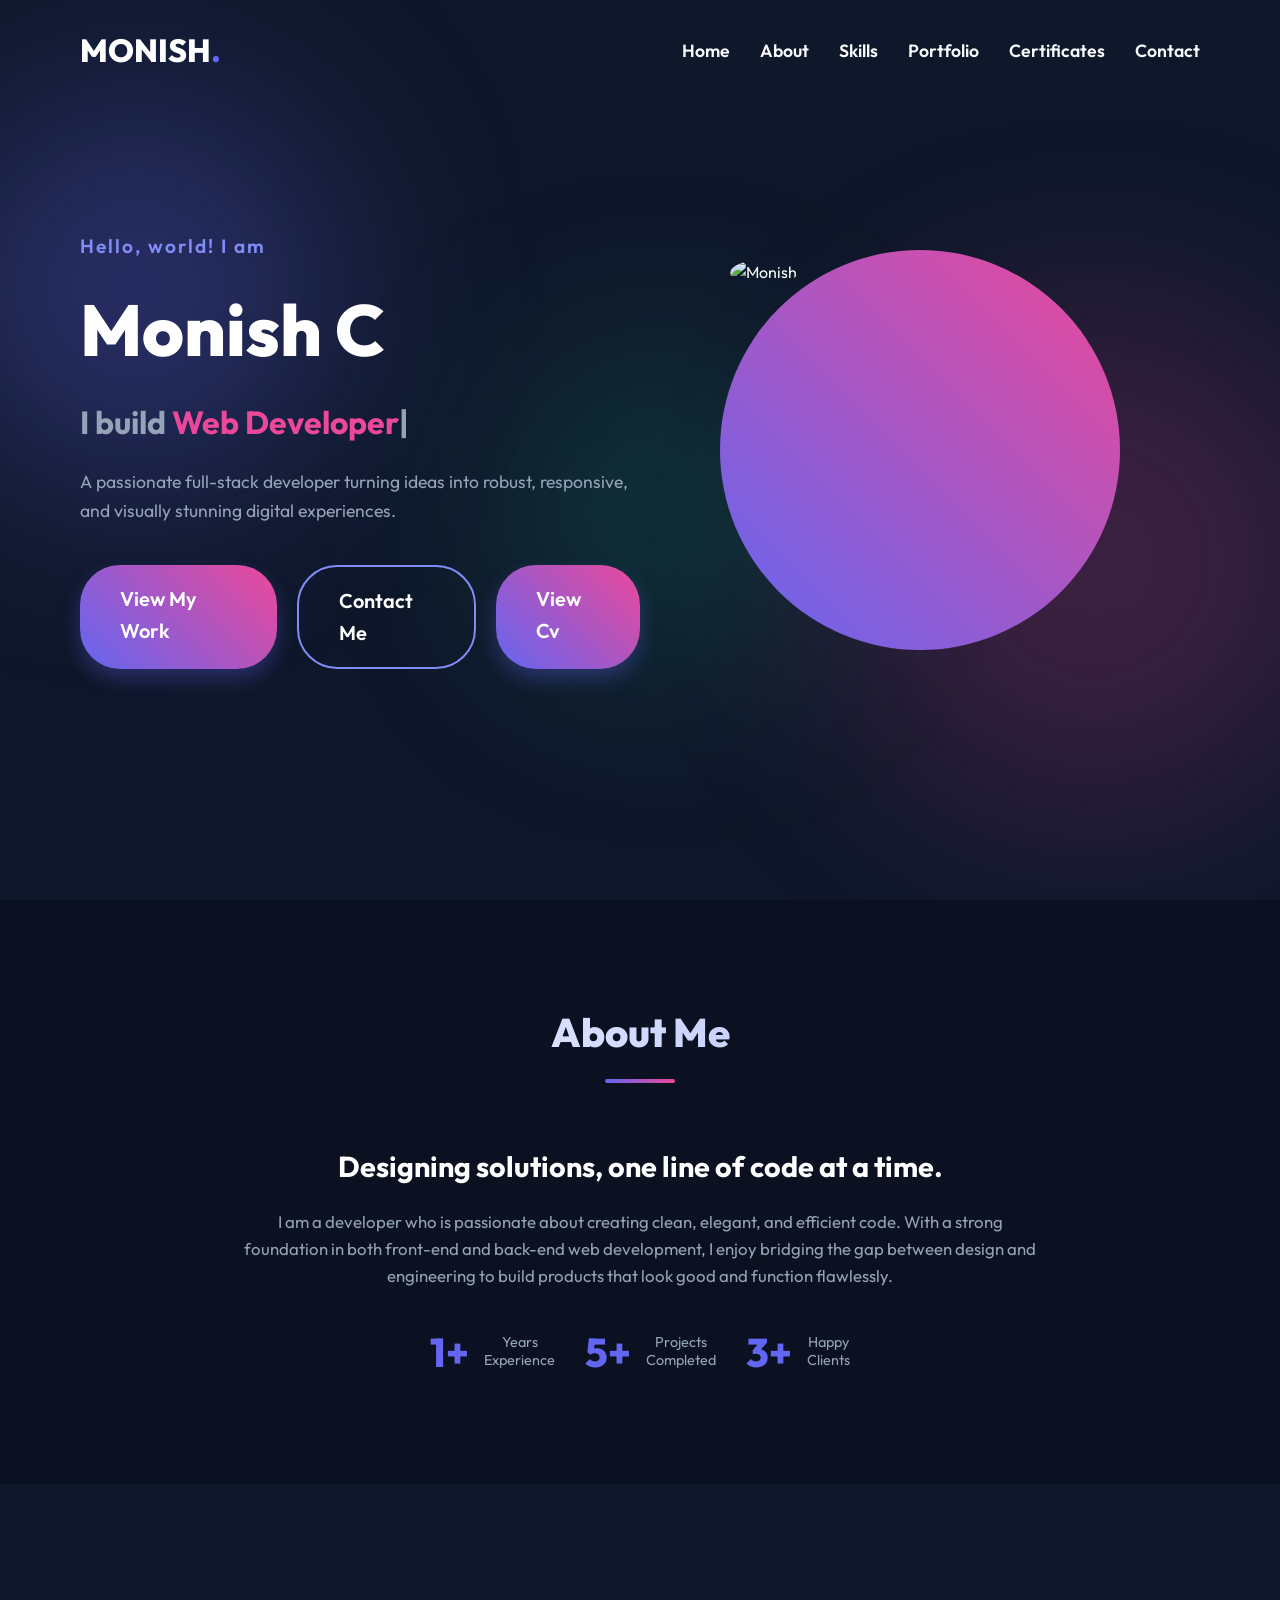
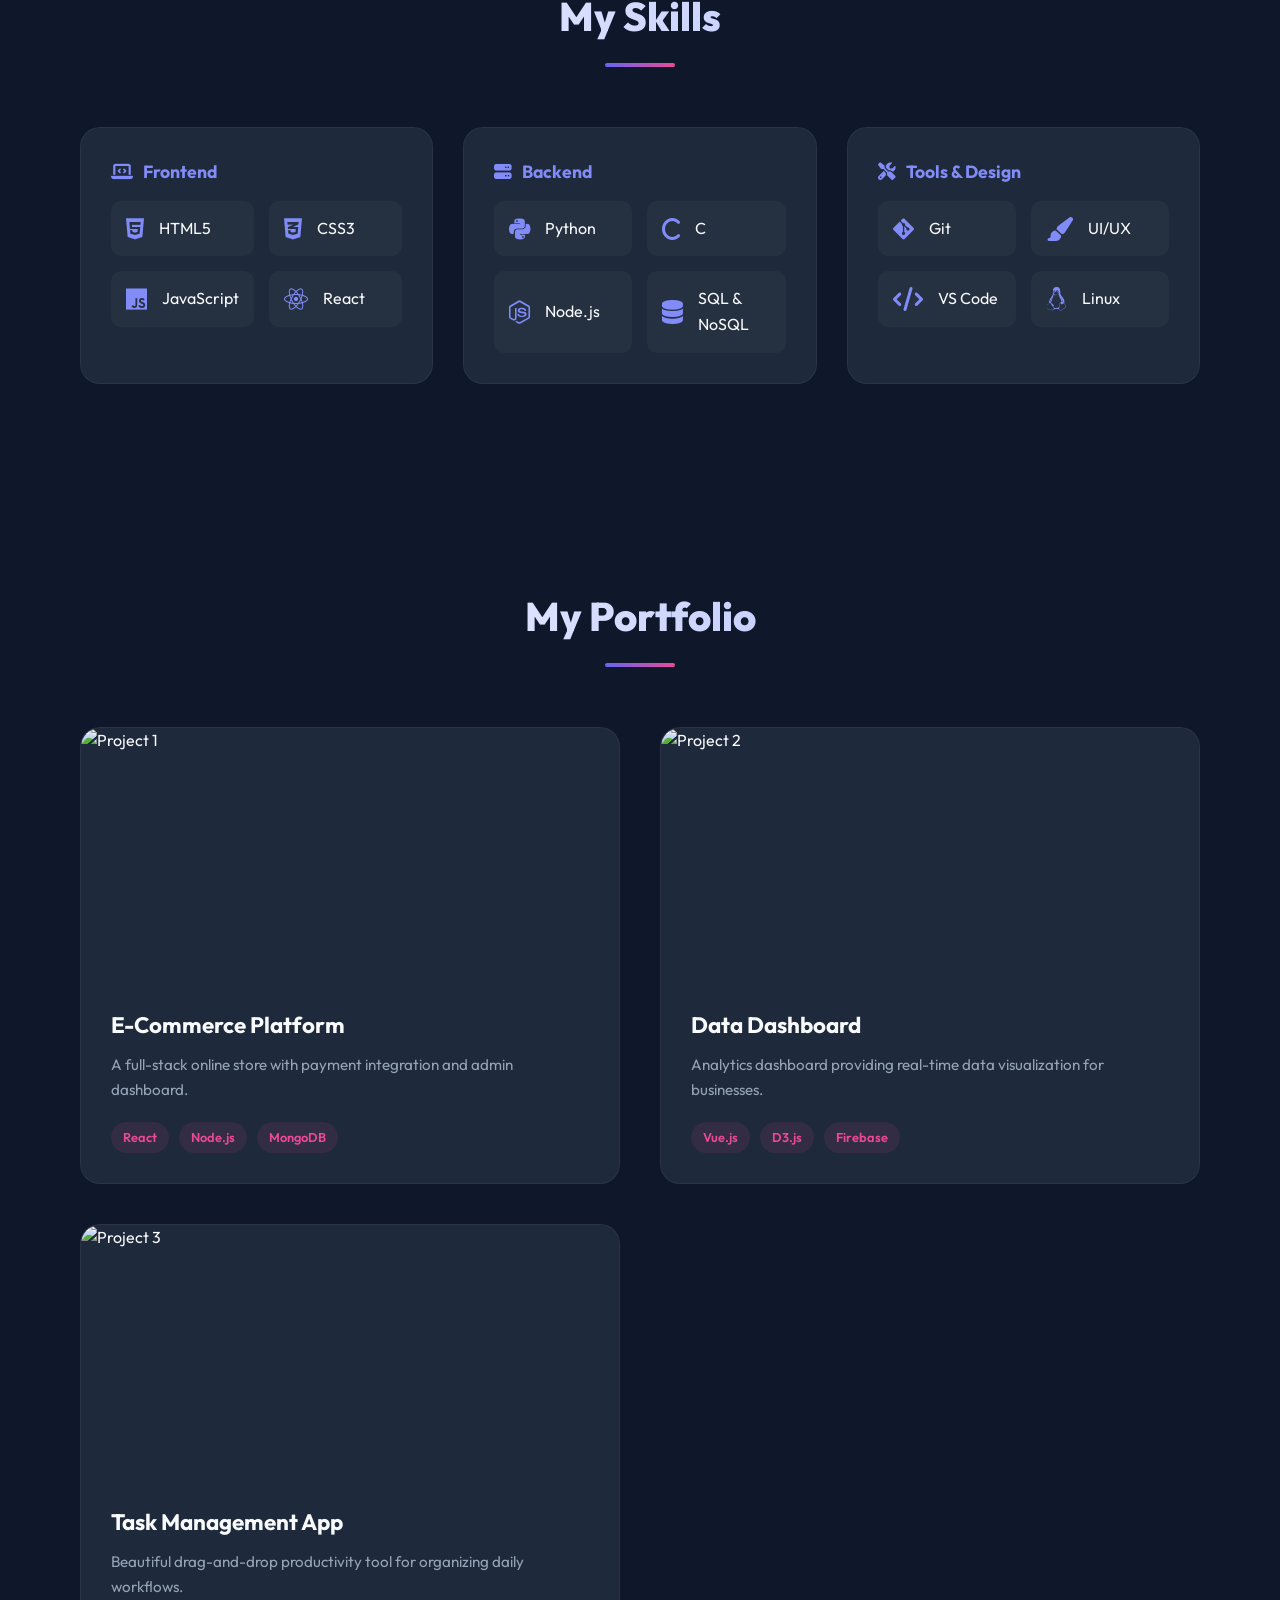
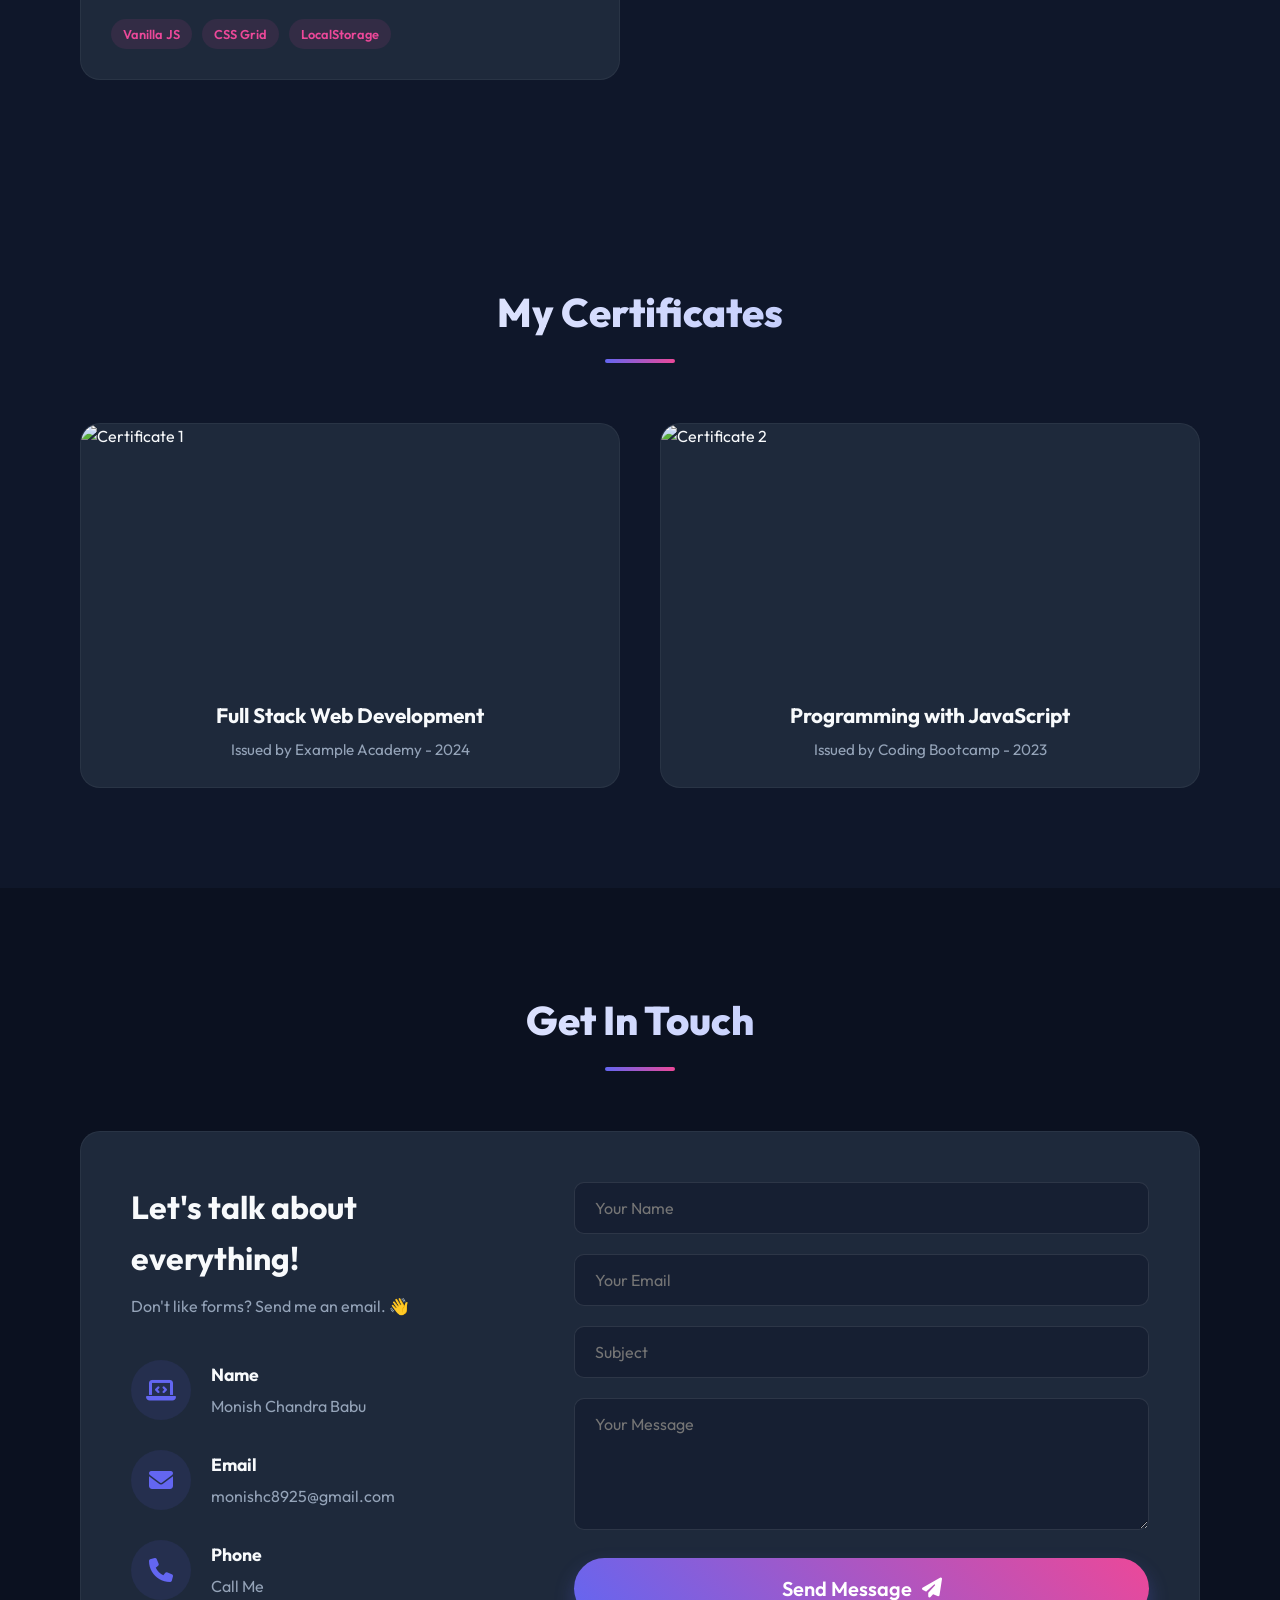
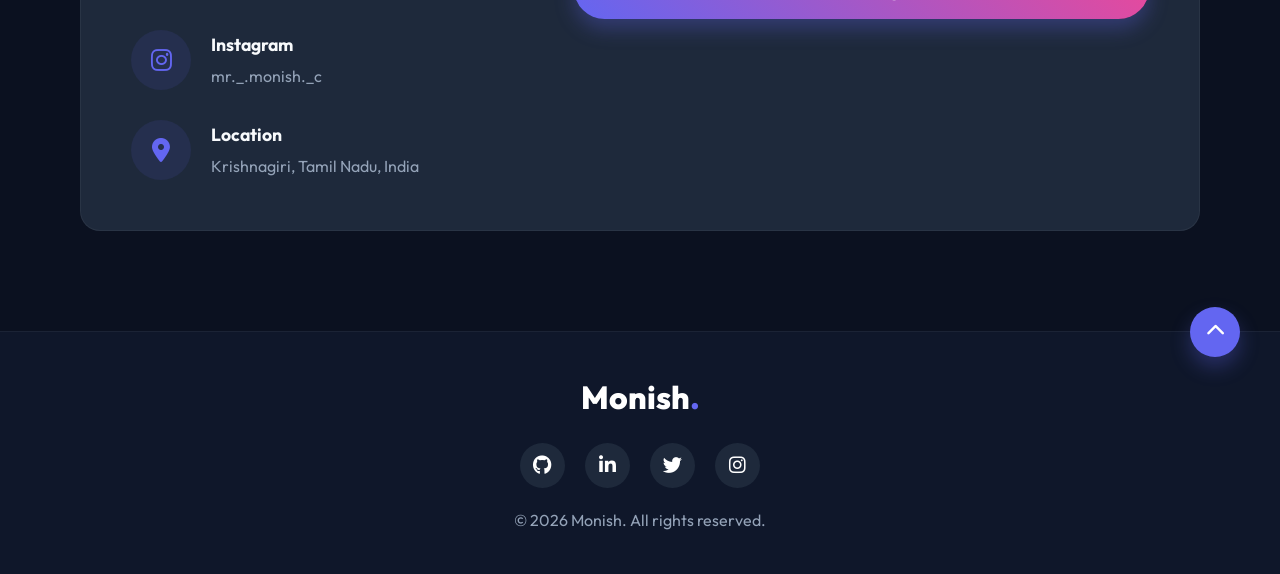
==== commit 8661730c: "Vs 1.2.0" ====
--- a/index.html
+++ b/index.html
@@ -64,7 +64,7 @@
             
             <div class="hero-image">
                 <div class="img-wrapper">
-                    <img src="https://img.sanishtech.com/u/98d4f78aea3bf0f2391e995e4a2db090.jpg" alt="Monish">
+                    <img src="https://img.sanishtech.com/u/a2c11c22efc74a8380d2bb204477e0cb.jpg" alt="Monish">
                 </div>
             </div>
         </div>
--- a/style.css
+++ b/style.css
@@ -77,9 +77,9 @@
 /* Buttons */
 .btn {
     display: inline-block;
-    padding: 14px 30px;
-    border-radius: 30px;
-    font-size: 1.1rem;
+    padding: 18px 40px;
+    border-radius: 40px;
+    font-size: 1.25rem;
     font-weight: 600;
     text-decoration: none;
     cursor: pointer;
@@ -831,4 +831,23 @@
         align-items: center;
         gap: 15px;
     }
-}
+    
+    .btn {
+        padding: 12px 24px;
+        font-size: 1rem;
+    }
+    
+    .contact-info {
+        text-align: center;
+    }
+    
+    .contact-methods {
+        align-items: center;
+    }
+    
+    .method {
+        flex-direction: column;
+        text-align: center;
+        gap: 10px;
+    }
+}
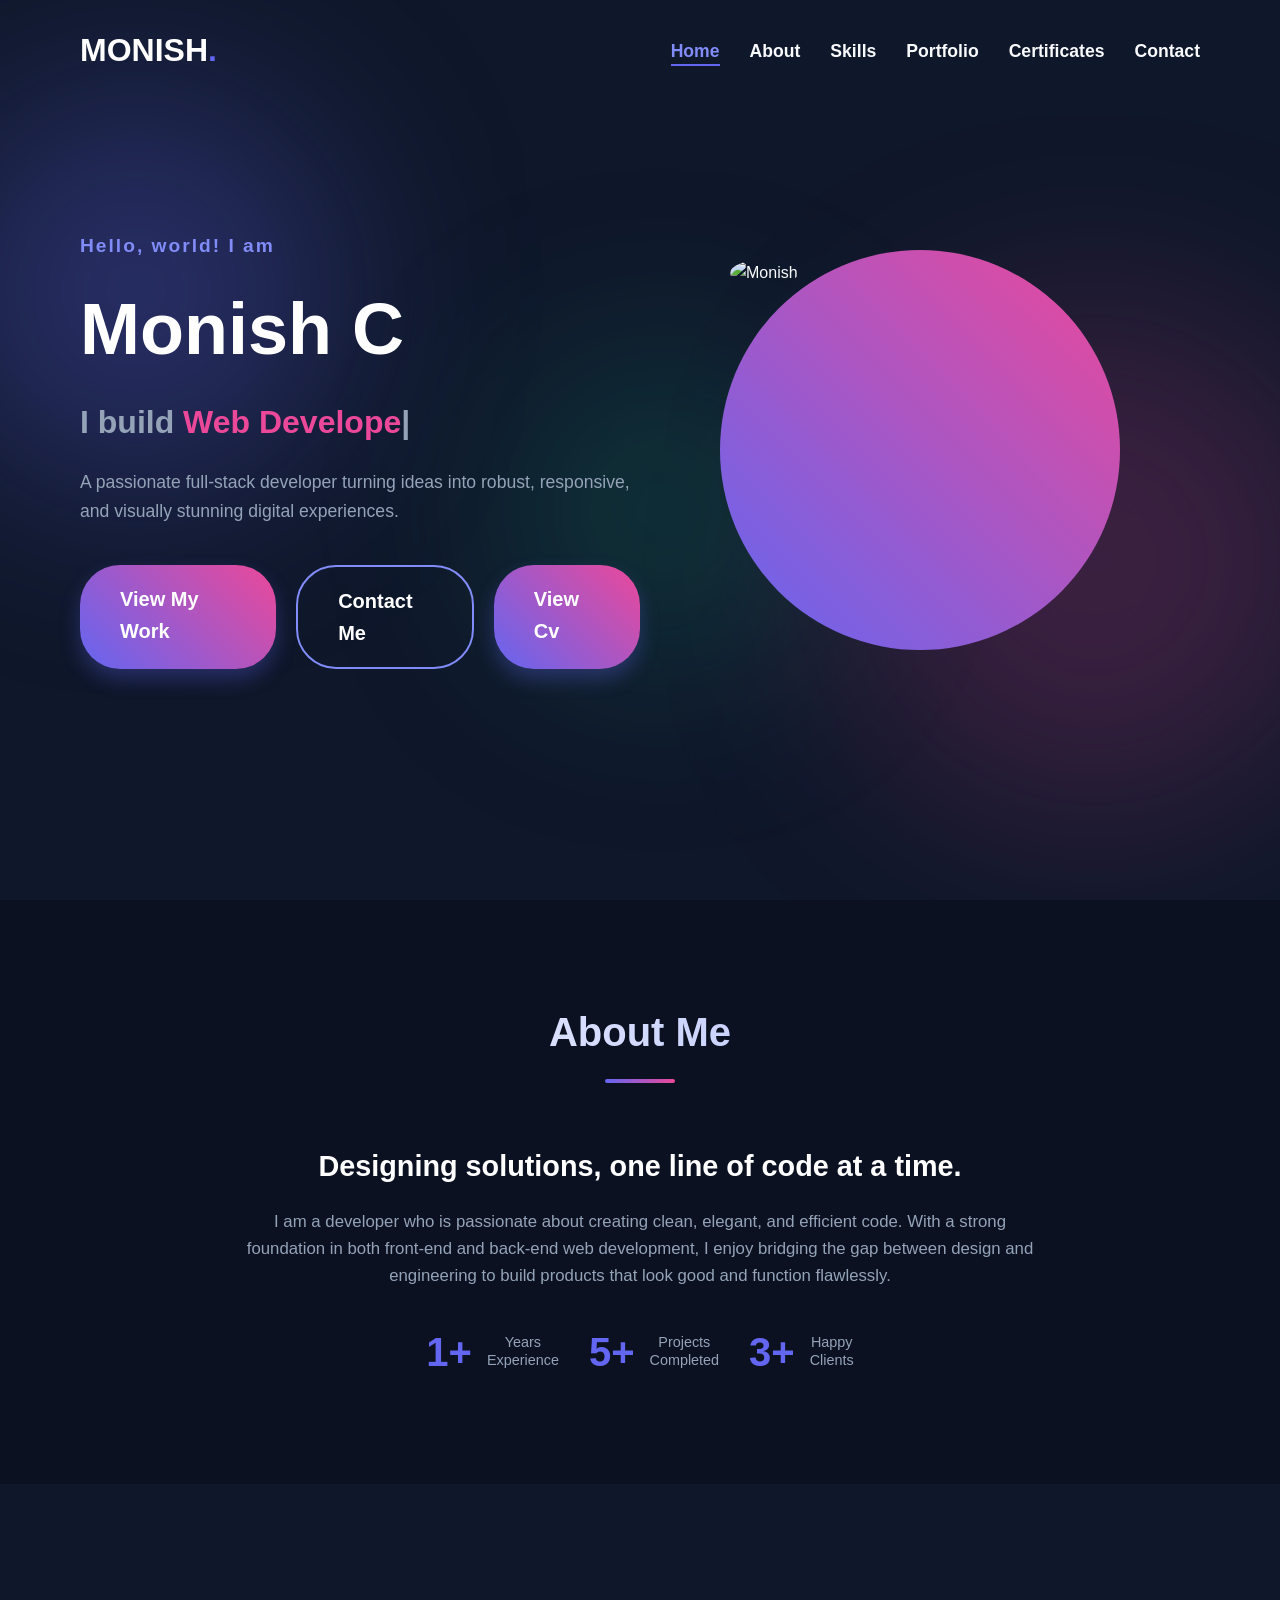
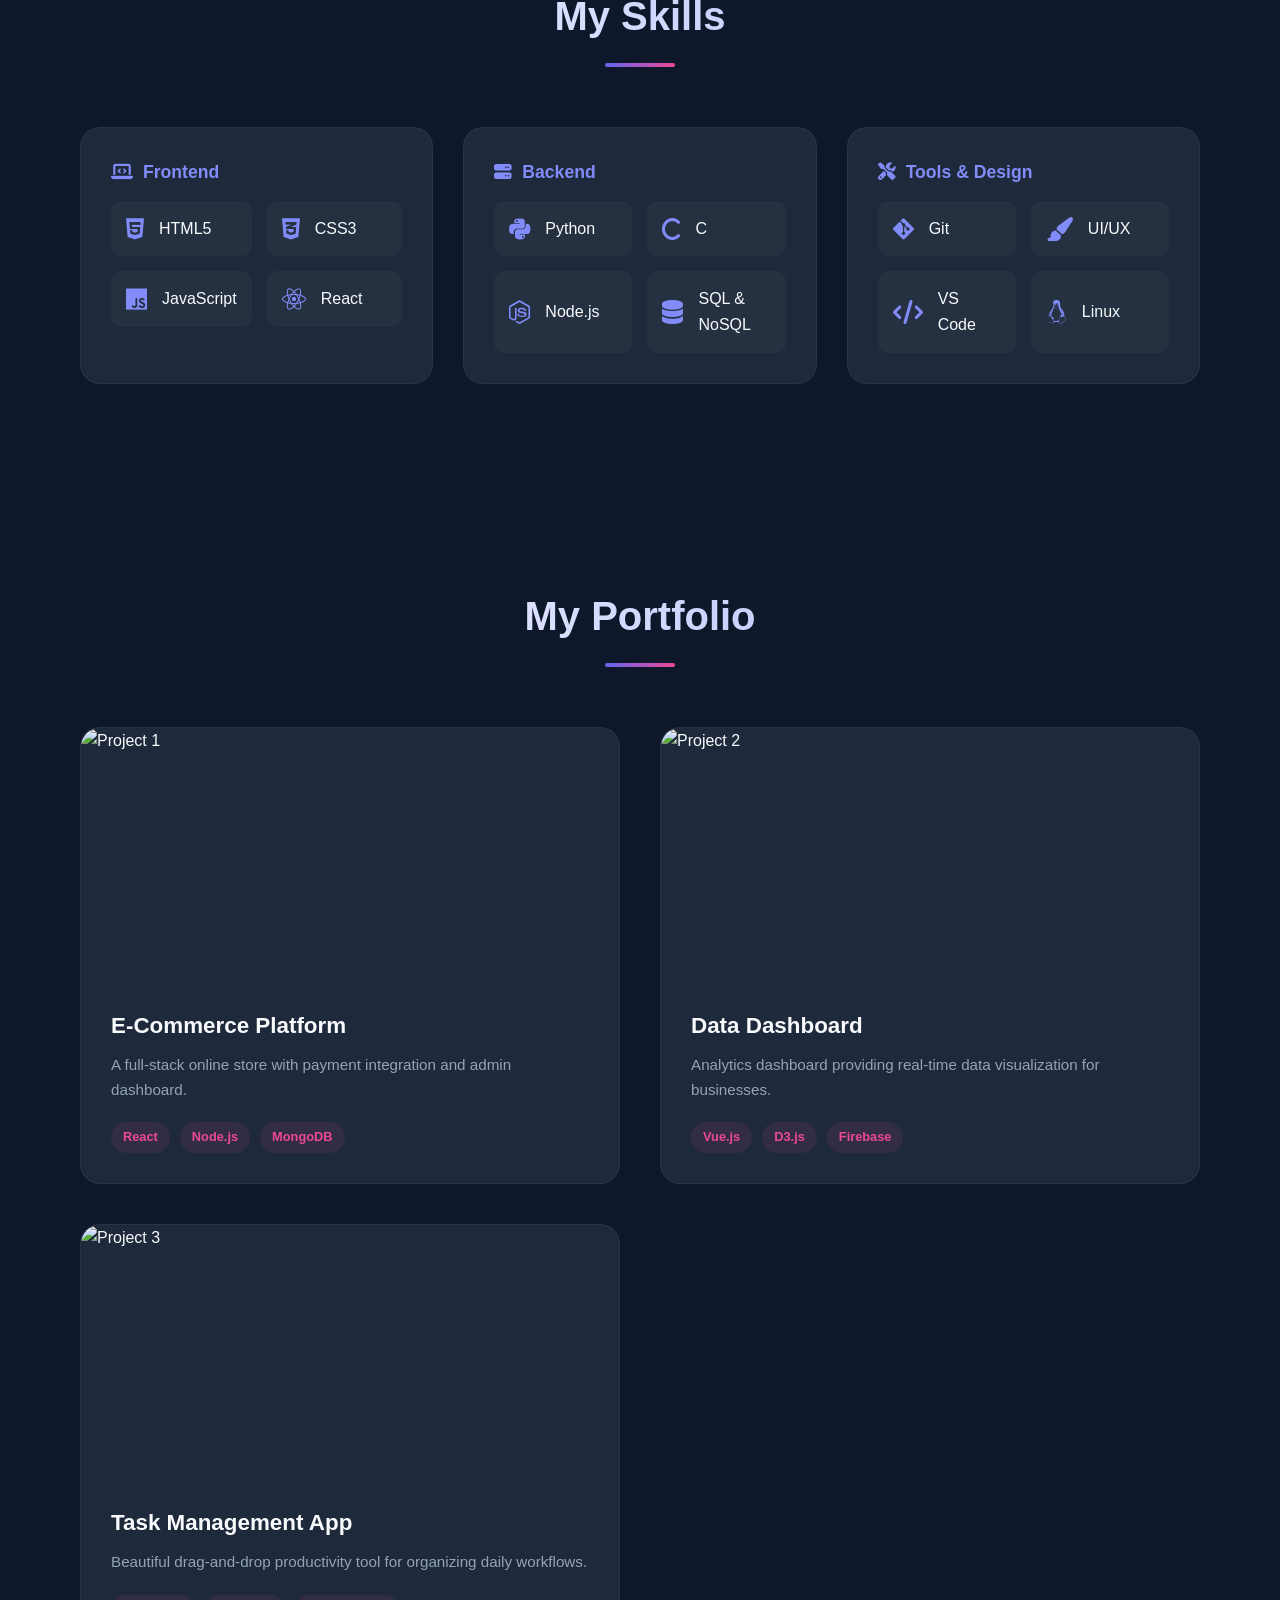
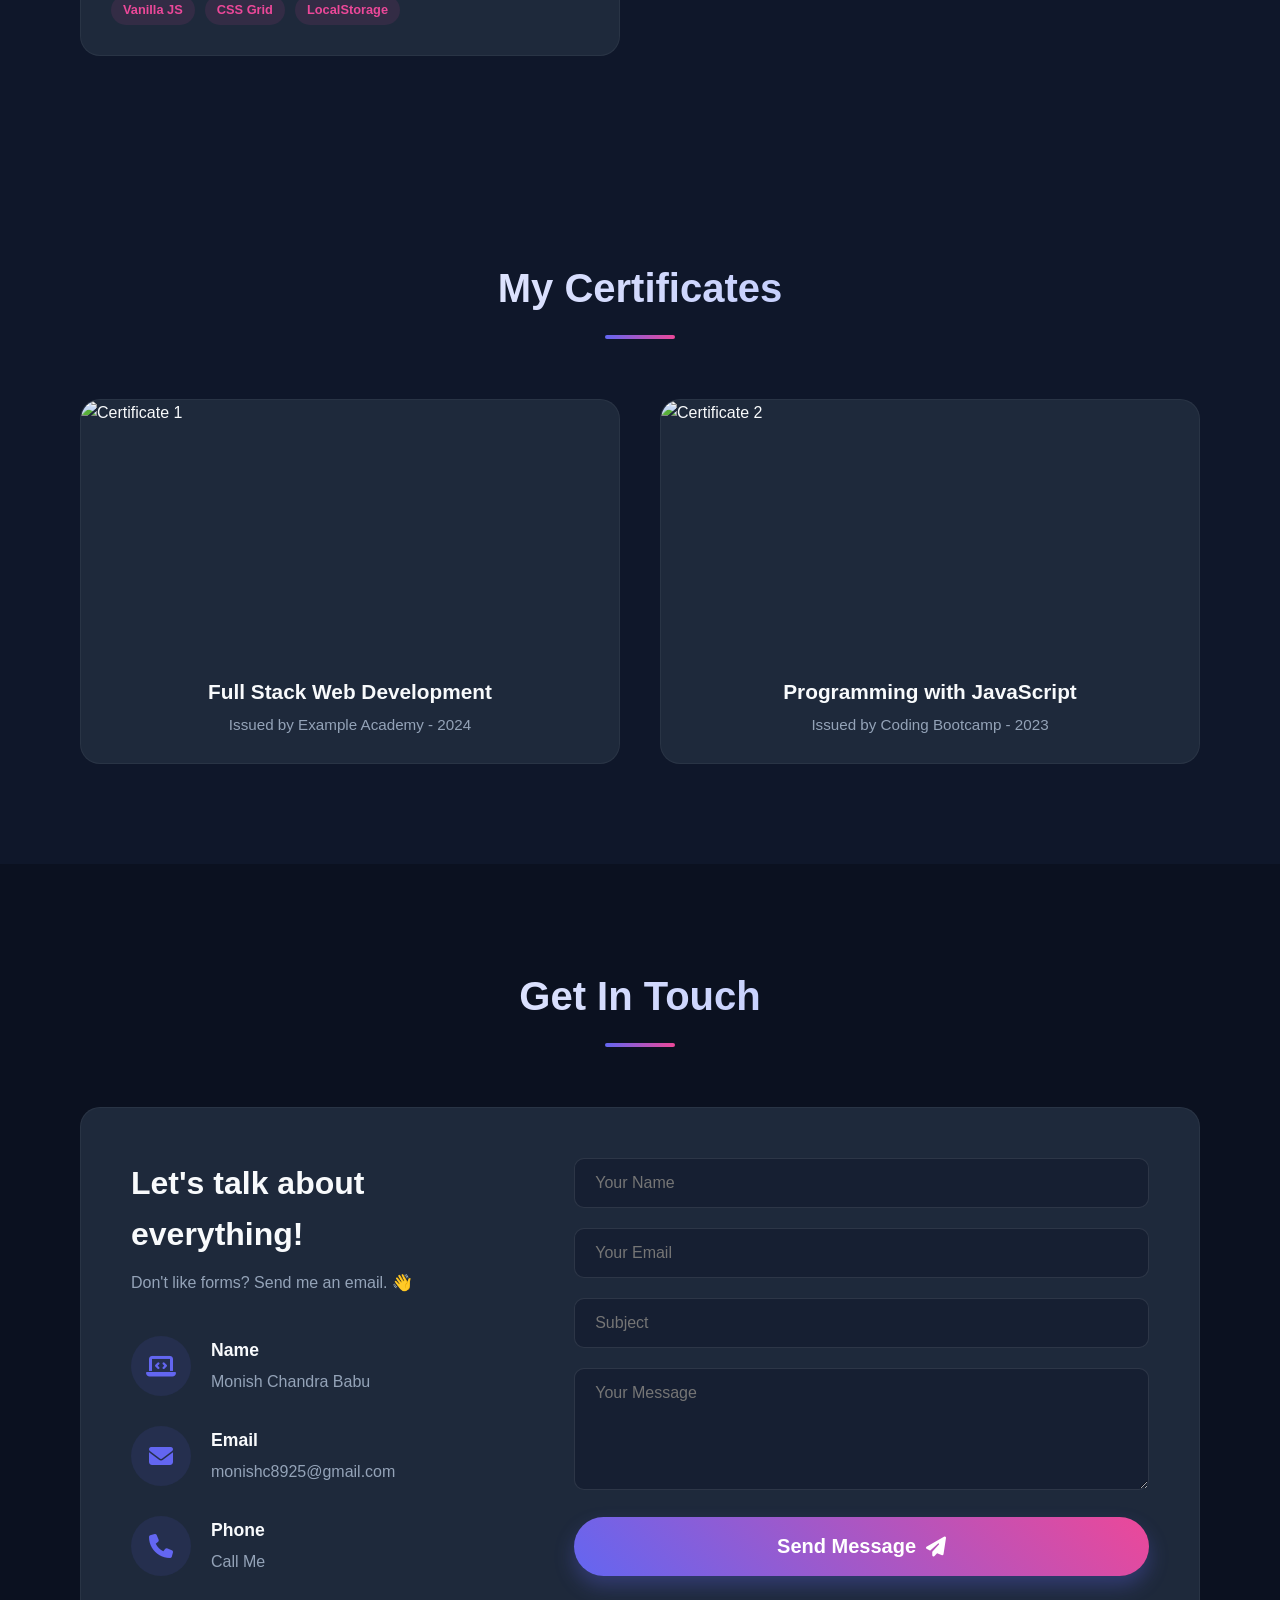
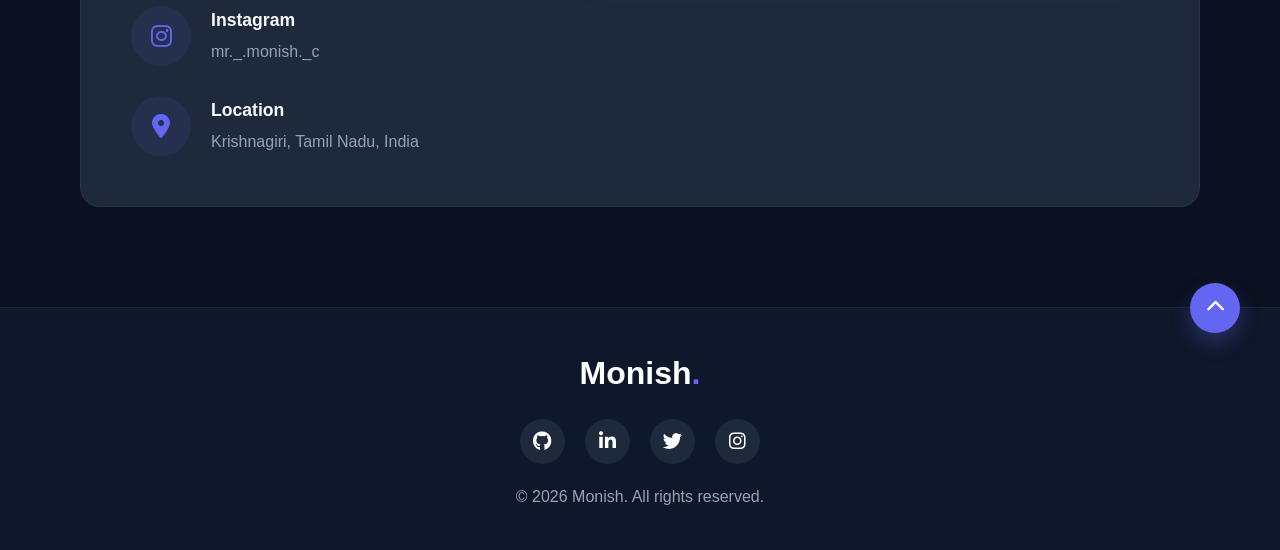
==== commit fbf67738: "Vs 1.0.7" ====
--- a/index.html
+++ b/index.html
@@ -26,8 +26,7 @@
         <div class="nav-container">
             <a href="#home" class="logo">MONISH<span>.</span></a>
             <ul class="nav-links">
-                <li><a href="#ho
-                    me" class="active">Home</a></li>
+                <li><a href="#home" class="active">Home</a></li>
                 <li><a href="#about">About</a></li>
                 <li><a href="#skills">Skills</a></li>
                 <li><a href="#portfolio">Portfolio</a></li>
--- a/style.css
+++ b/style.css
@@ -14,7 +14,7 @@
     margin: 0;
     padding: 0;
     box-sizing: border-box;
-    font-family: 'Outfit', sans-serif;
+    font-family: "Chicle", sans-serif;
 }
 
 html {
@@ -834,7 +834,7 @@
     
     .btn {
         padding: 12px 24px;
-        font-size: 1rem;
+        font-size: 0.75rem;
     }
     
     .contact-info {
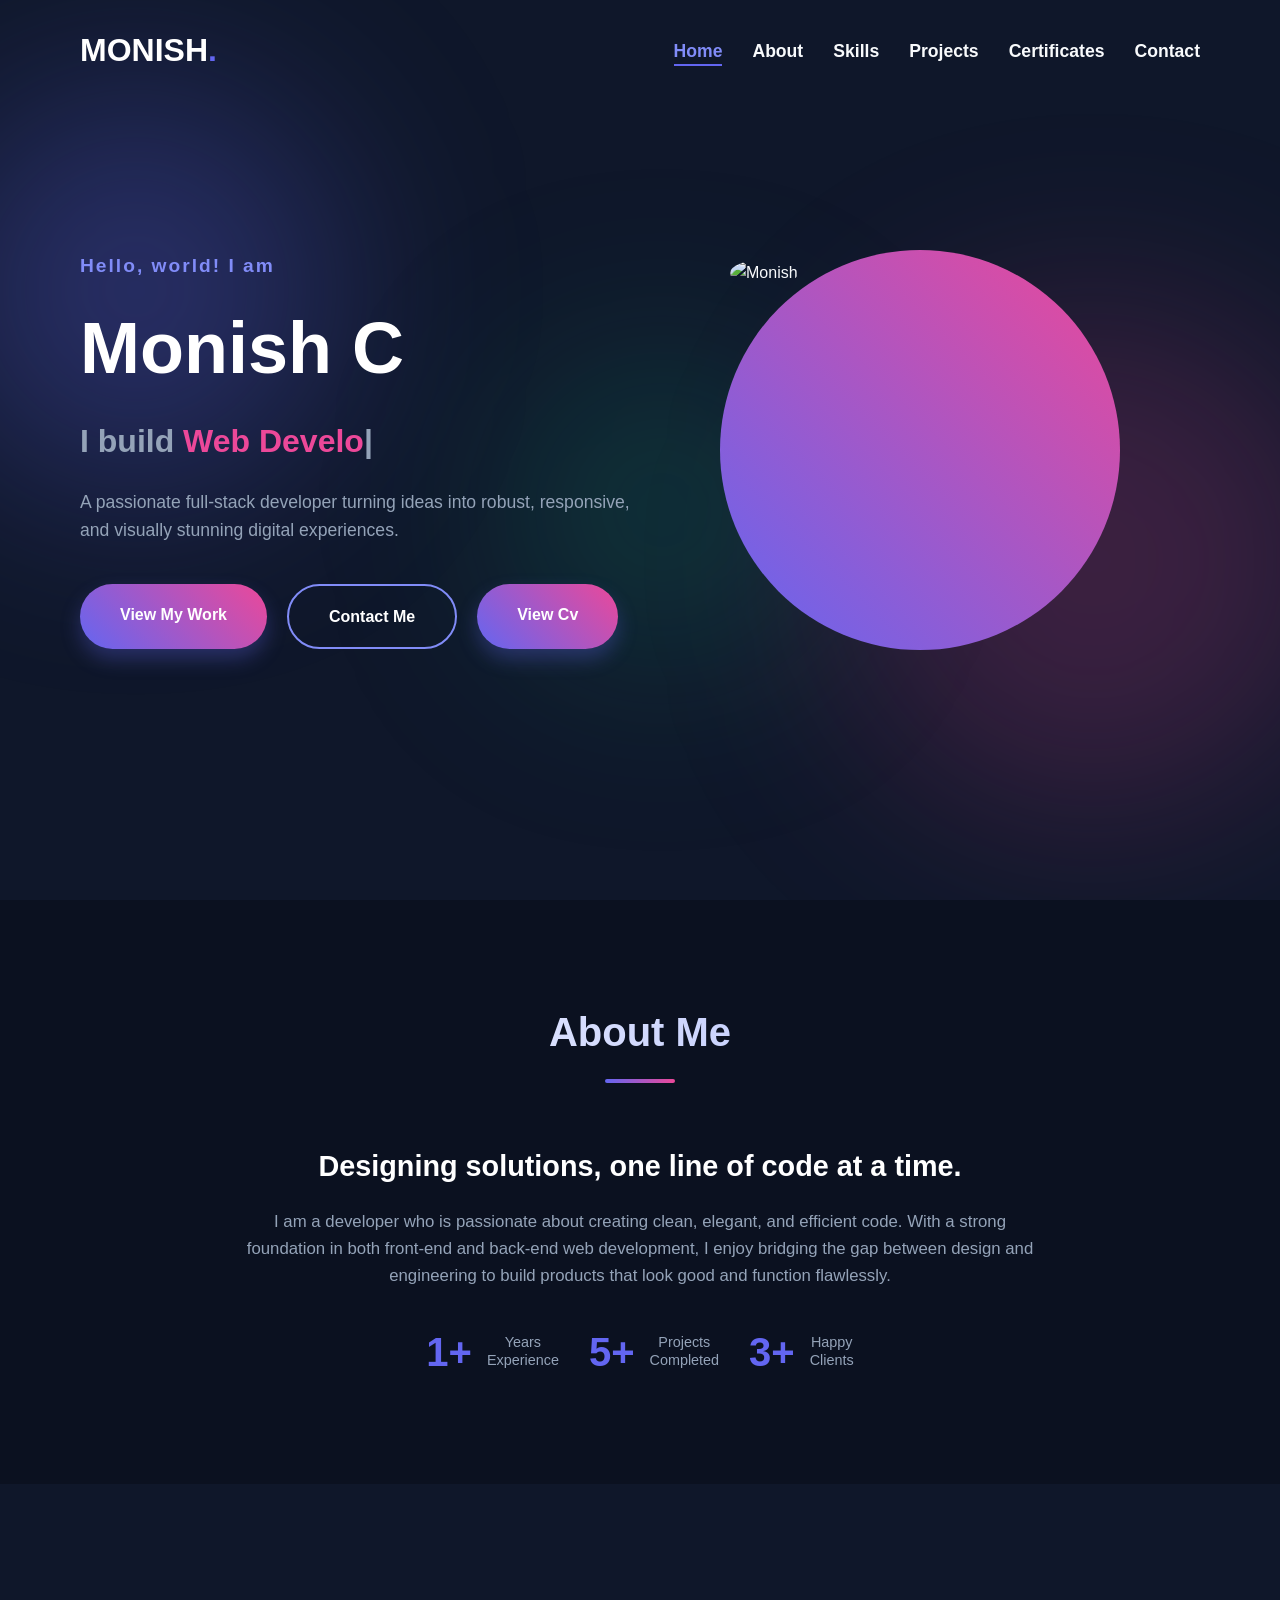
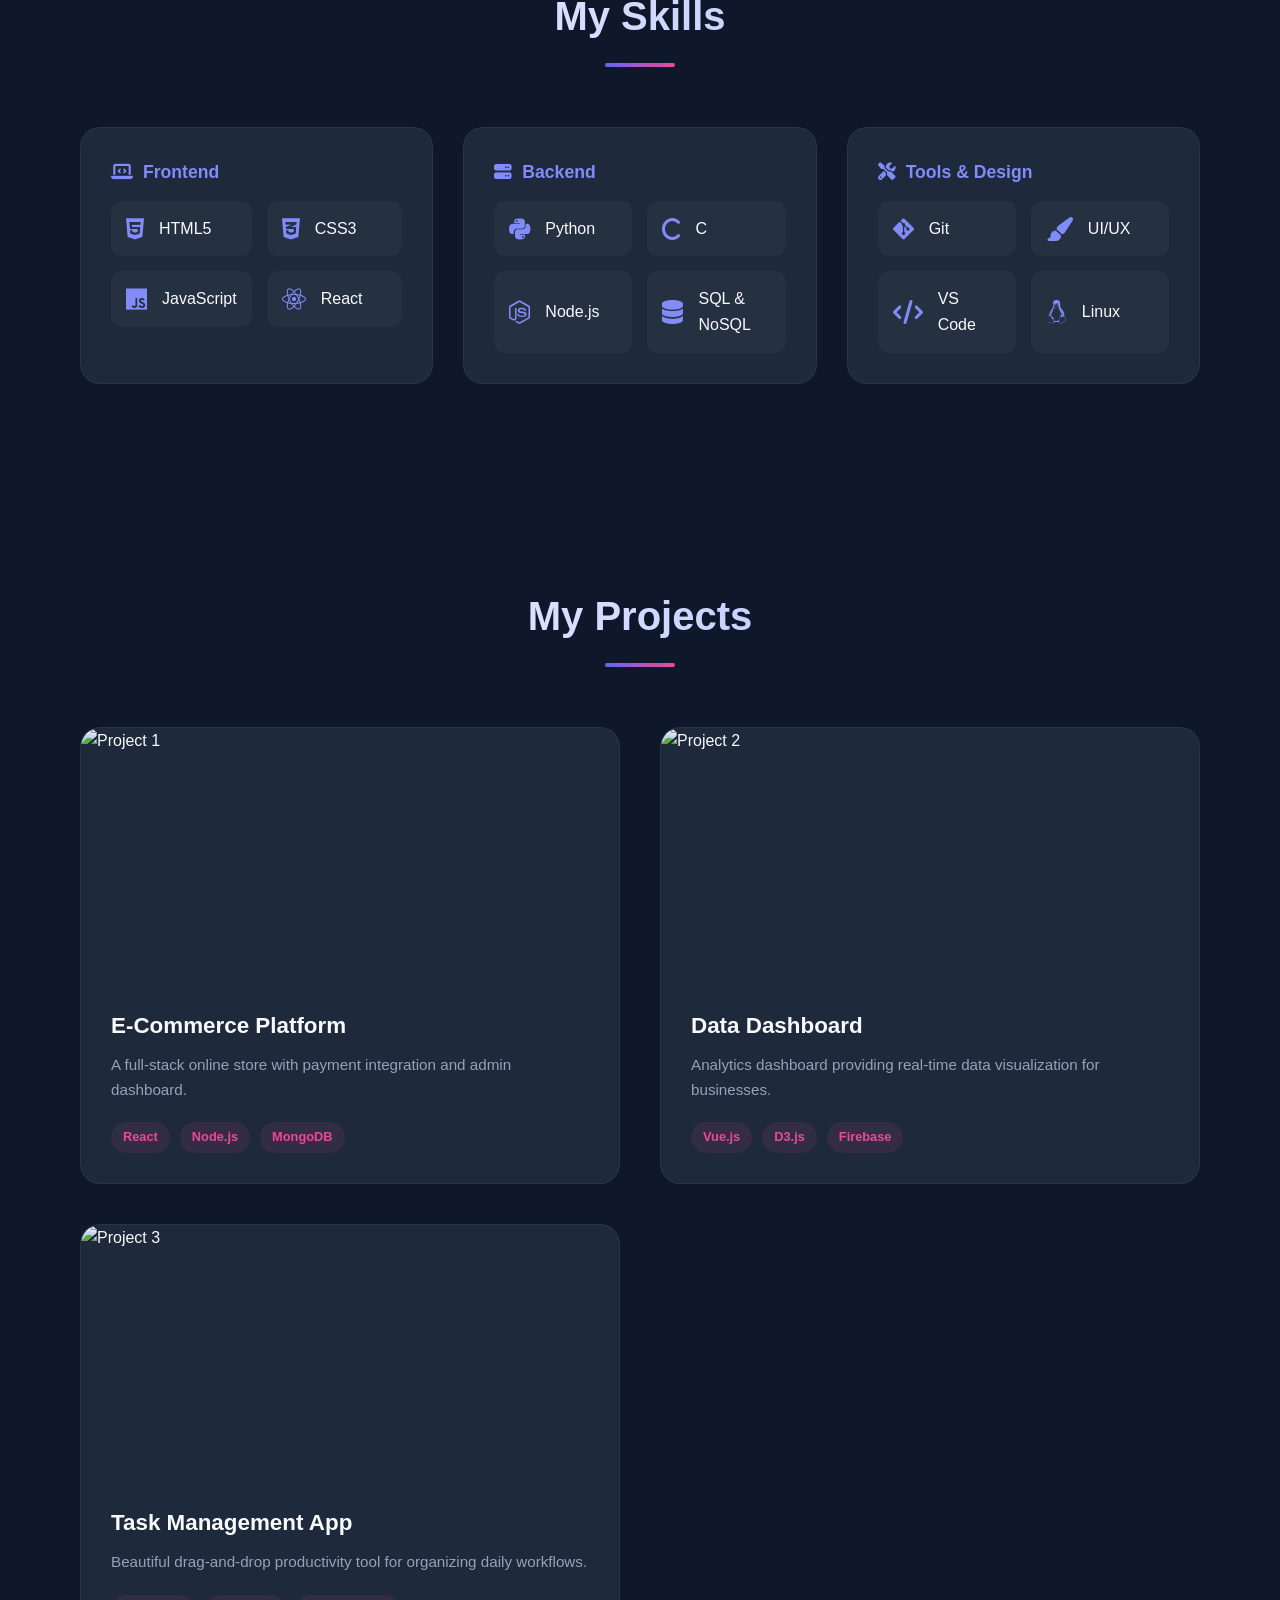
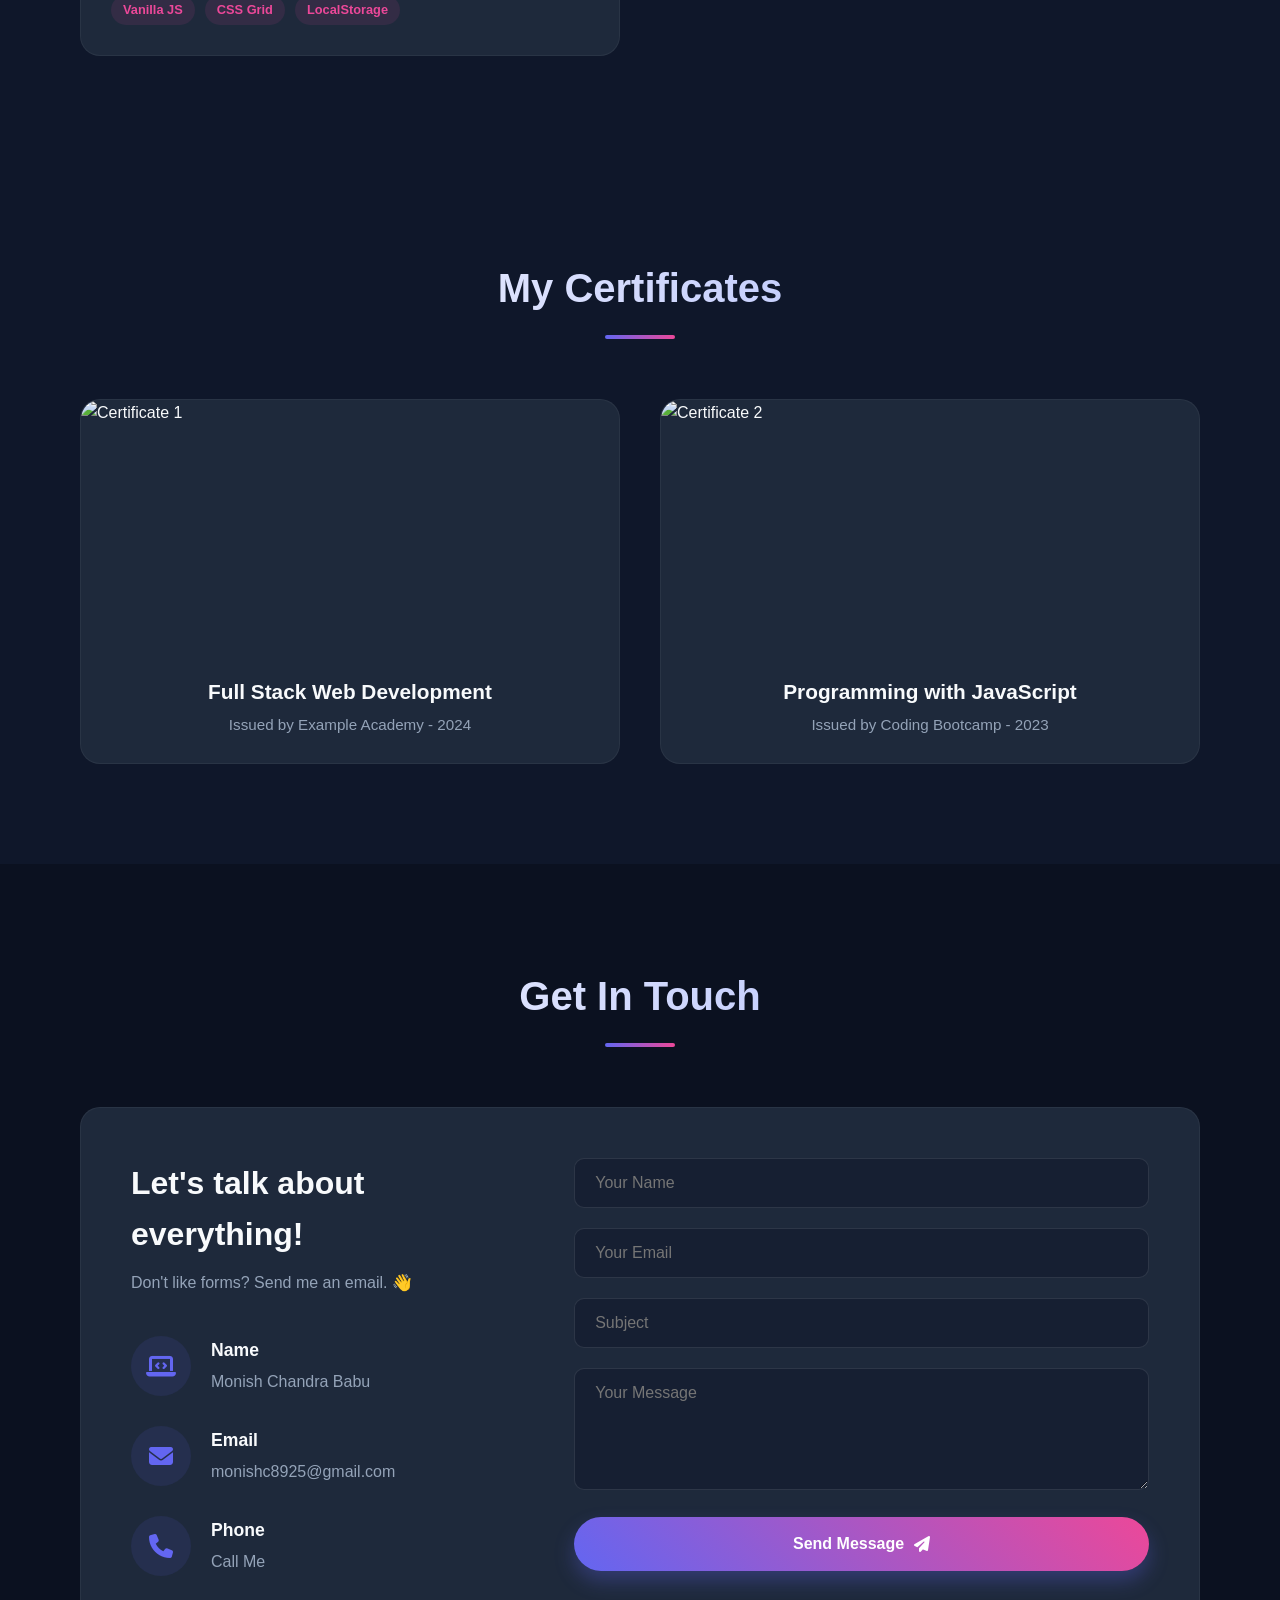
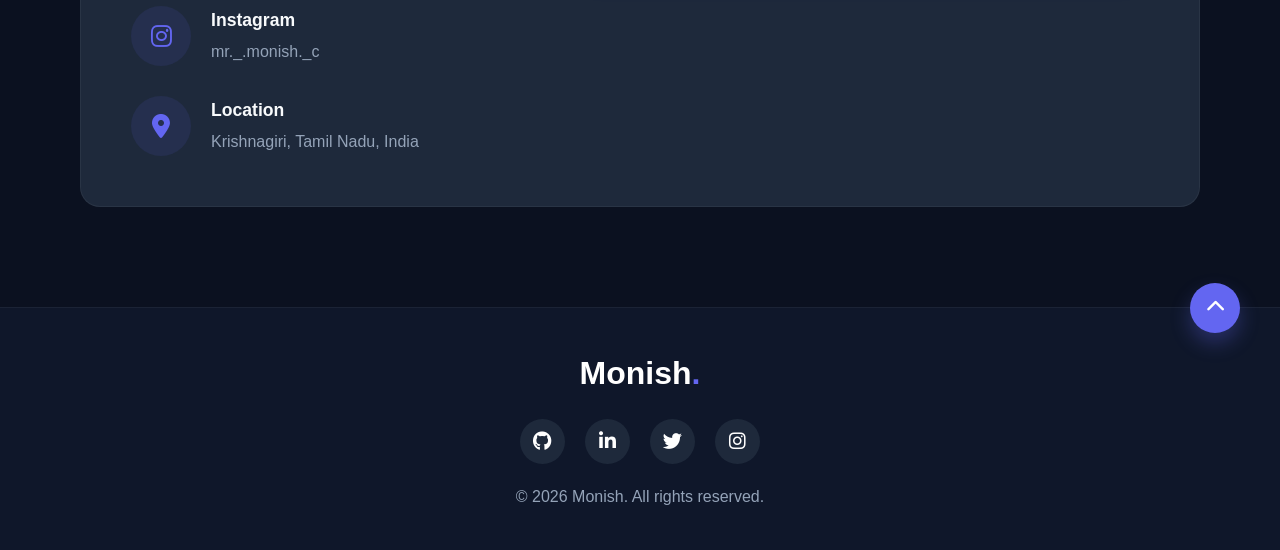
==== commit a8df24db: "Vs 1.0.8" ====
--- a/index.html
+++ b/index.html
@@ -29,7 +29,7 @@
                 <li><a href="#home" class="active">Home</a></li>
                 <li><a href="#about">About</a></li>
                 <li><a href="#skills">Skills</a></li>
-                <li><a href="#portfolio">Portfolio</a></li>
+                <li><a href="#projects">Projects</a></li>
                 <li><a href="#certificates">Certificates</a></li>
                 <li><a href="#contact">Contact</a></li>
             </ul>
@@ -55,7 +55,7 @@
                 <p>A passionate full-stack developer turning ideas into robust, responsive, and visually stunning digital experiences.</p>
                 
                 <div class="hero-btns">
-                    <a href="#portfolio" class="btn primary-btn">View My Work</a>
+                    <a href="#projects" class="btn primary-btn">View My Work</a>
                     <a href="#contact" class="btn secondary-btn">Contact Me</a>
                     <a href="" class="btn primary-btn">View Cv</a>
                 </div>
@@ -144,10 +144,10 @@
     </section>
 
     <!-- Portfolio Section -->
-    <section id="portfolio" class="portfolio">
-        <div class="container hidden">
-            <div class="section-title">
-                <h2>My Portfolio</h2>
+    <section id="projects" class="portfolio">
+        <div class="container hidden">
+            <div class="section-title">
+                <h2>My Projects</h2>
                 <div class="underline"></div>
             </div>
             
--- a/style.css
+++ b/style.css
@@ -91,6 +91,7 @@
     background: linear-gradient(45deg, var(--primary), var(--secondary));
     color: white;
     box-shadow: 0 10px 20px rgba(99, 102, 241, 0.3);
+    font-size: 1rem;
 }
 
 .primary-btn:hover {
@@ -102,6 +103,7 @@
     background: transparent;
     color: white;
     border: 2px solid var(--primary-light);
+    font-size: 1rem;
 }
 
 .secondary-btn:hover {
@@ -278,6 +280,7 @@
 .hero-btns {
     display: flex;
     gap: 20px;
+    font-size: 0.5rem;
 }
 
 .hero-image {
